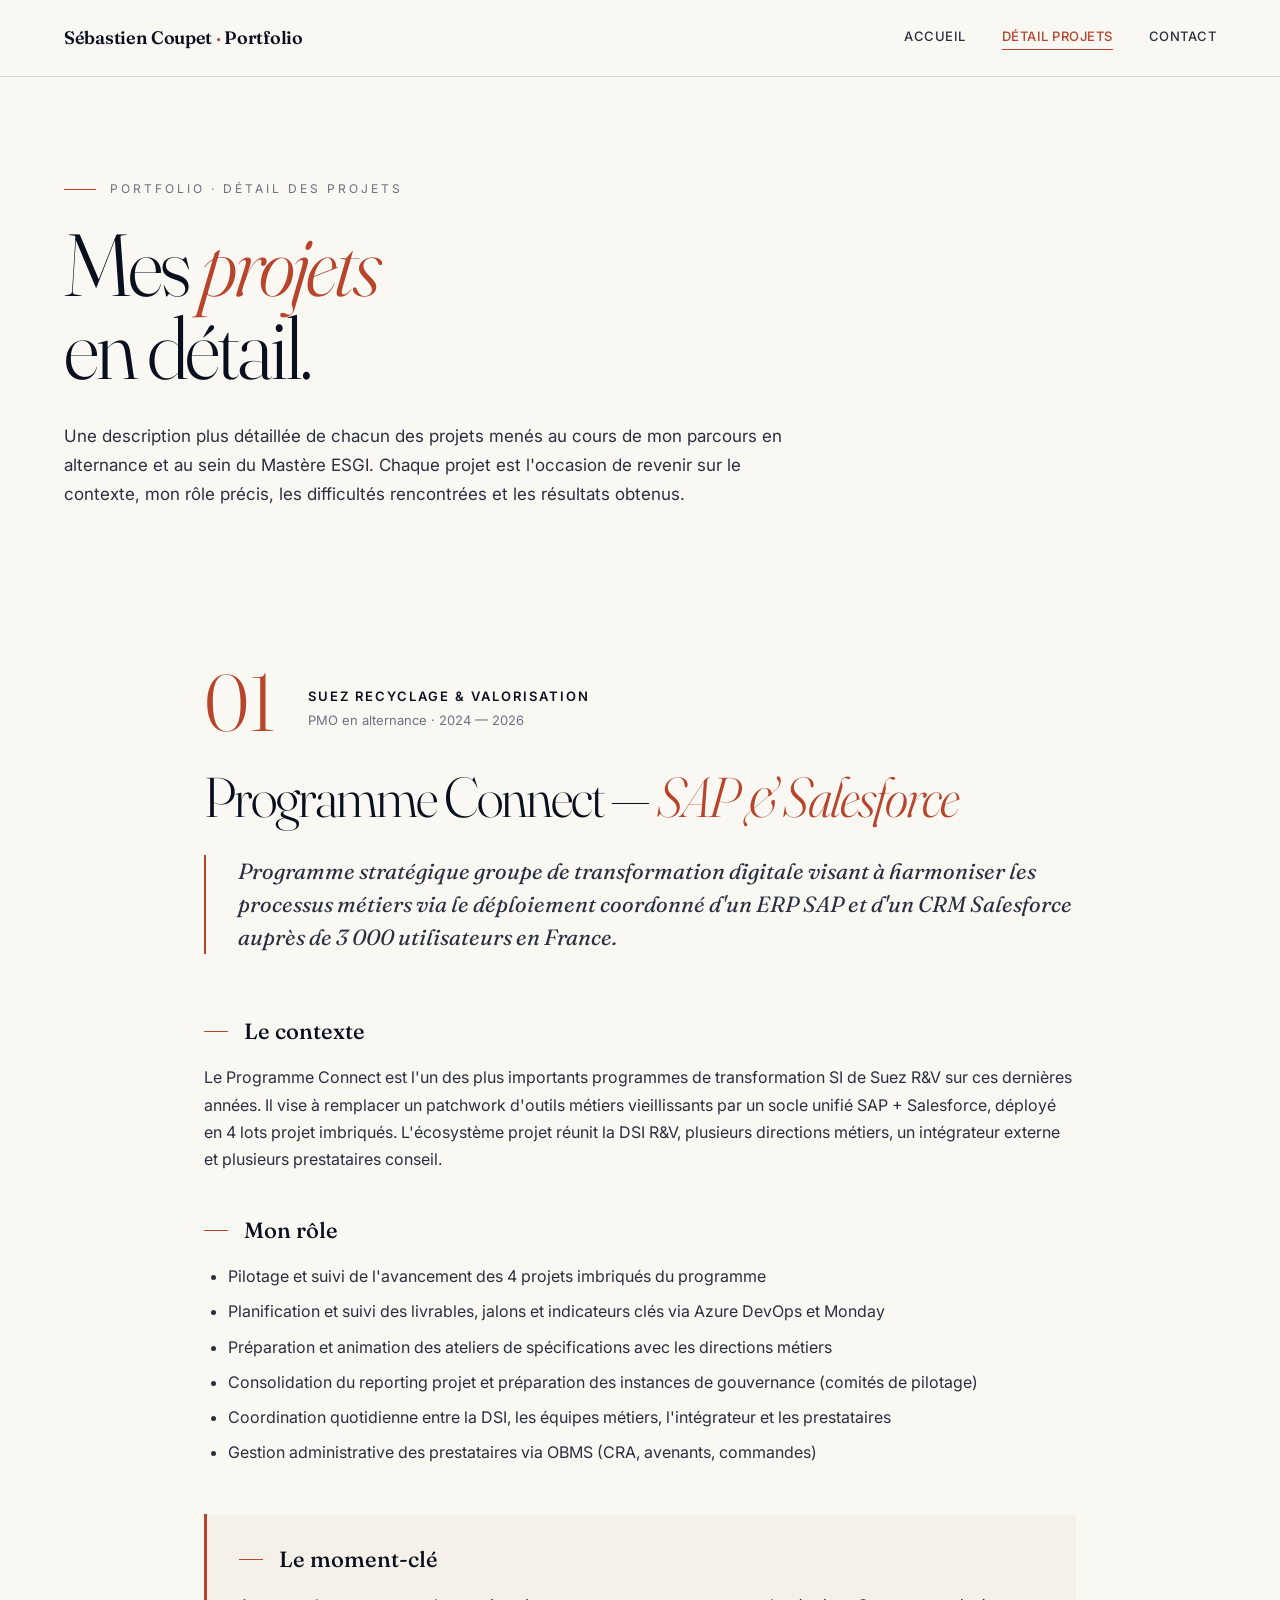
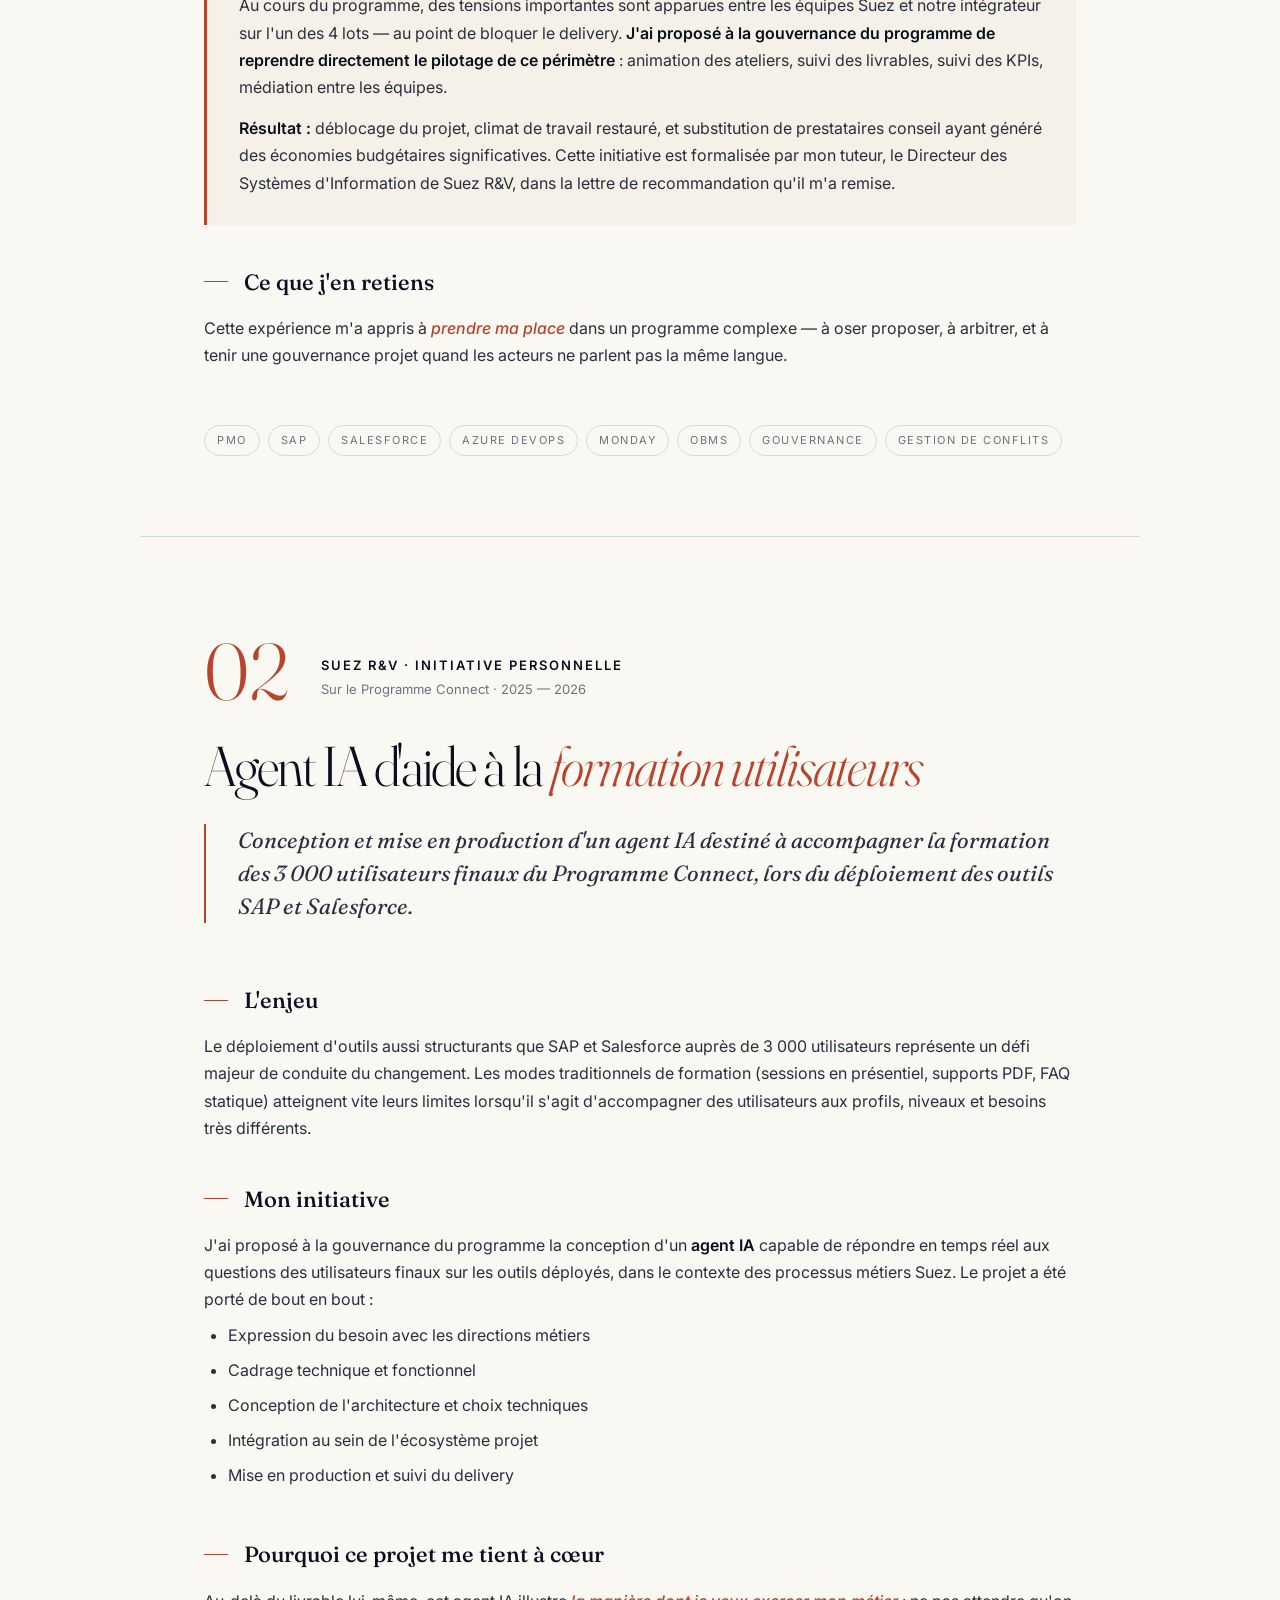
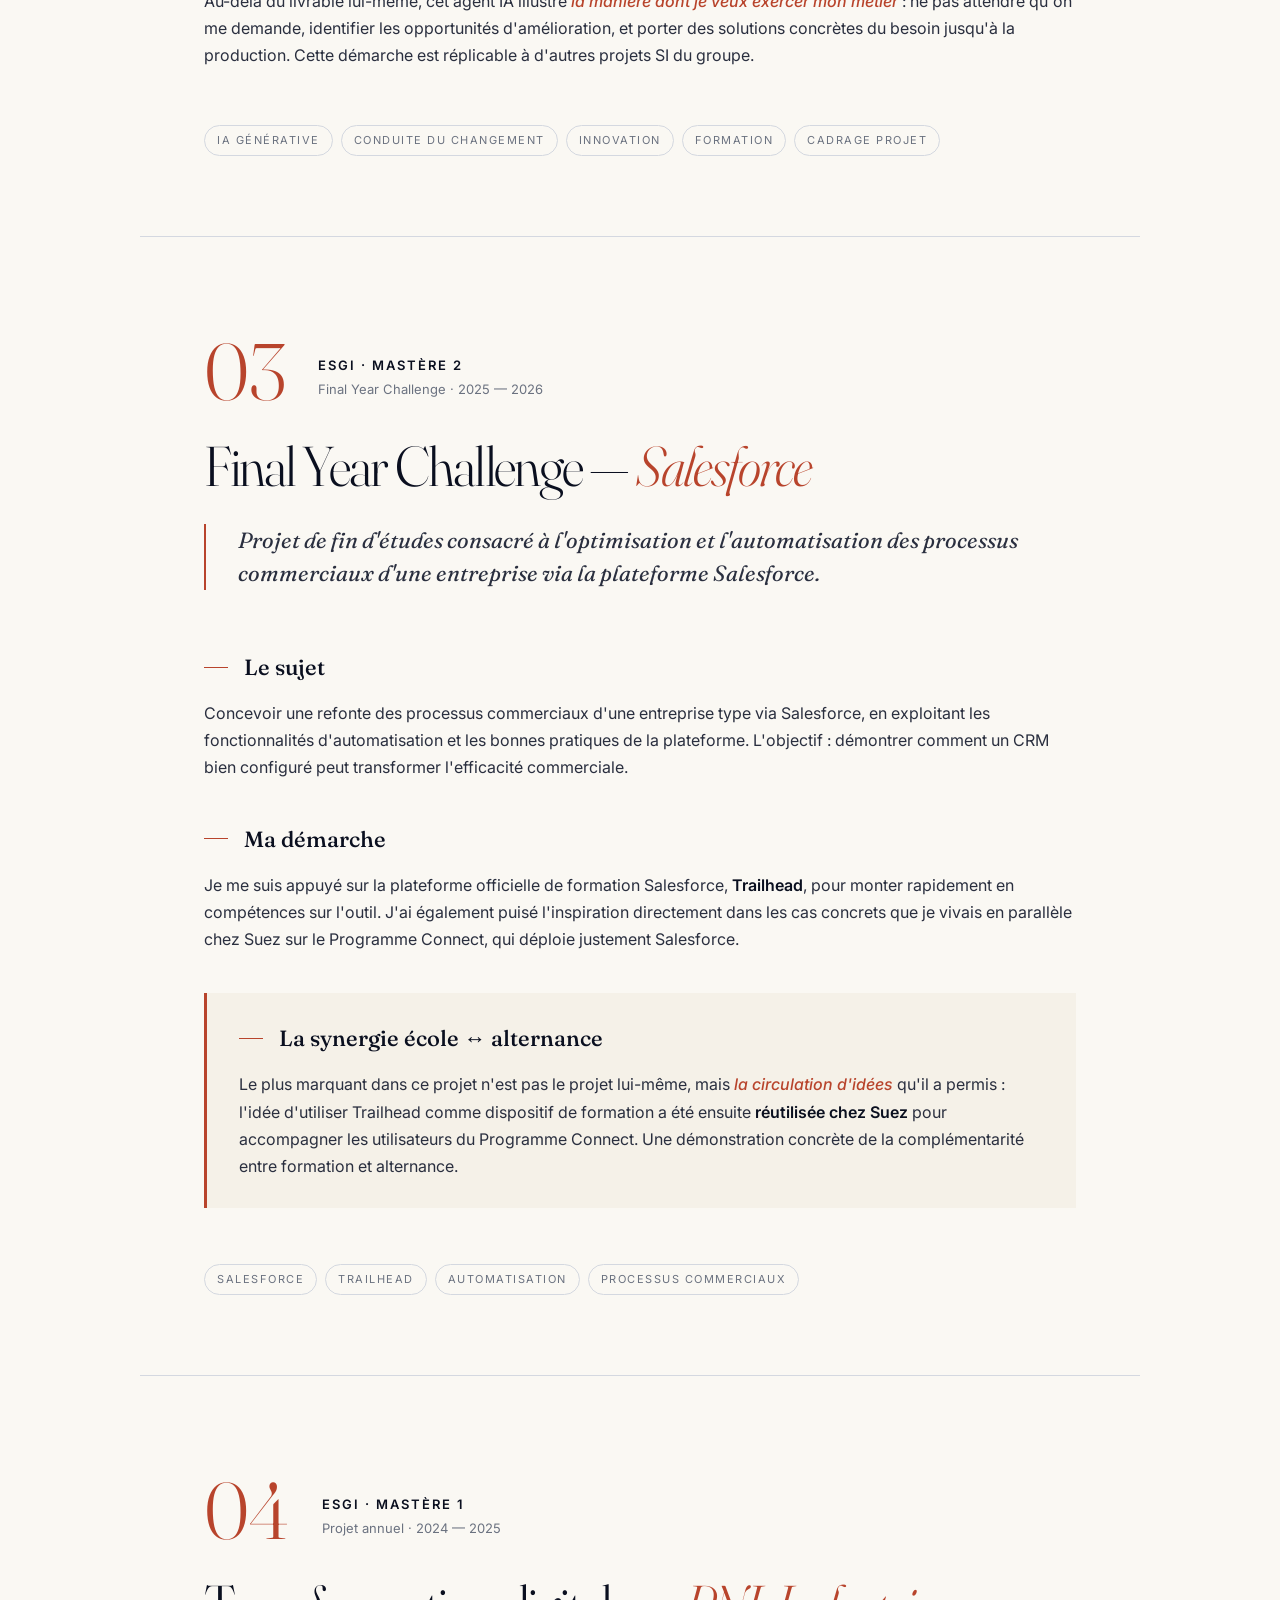
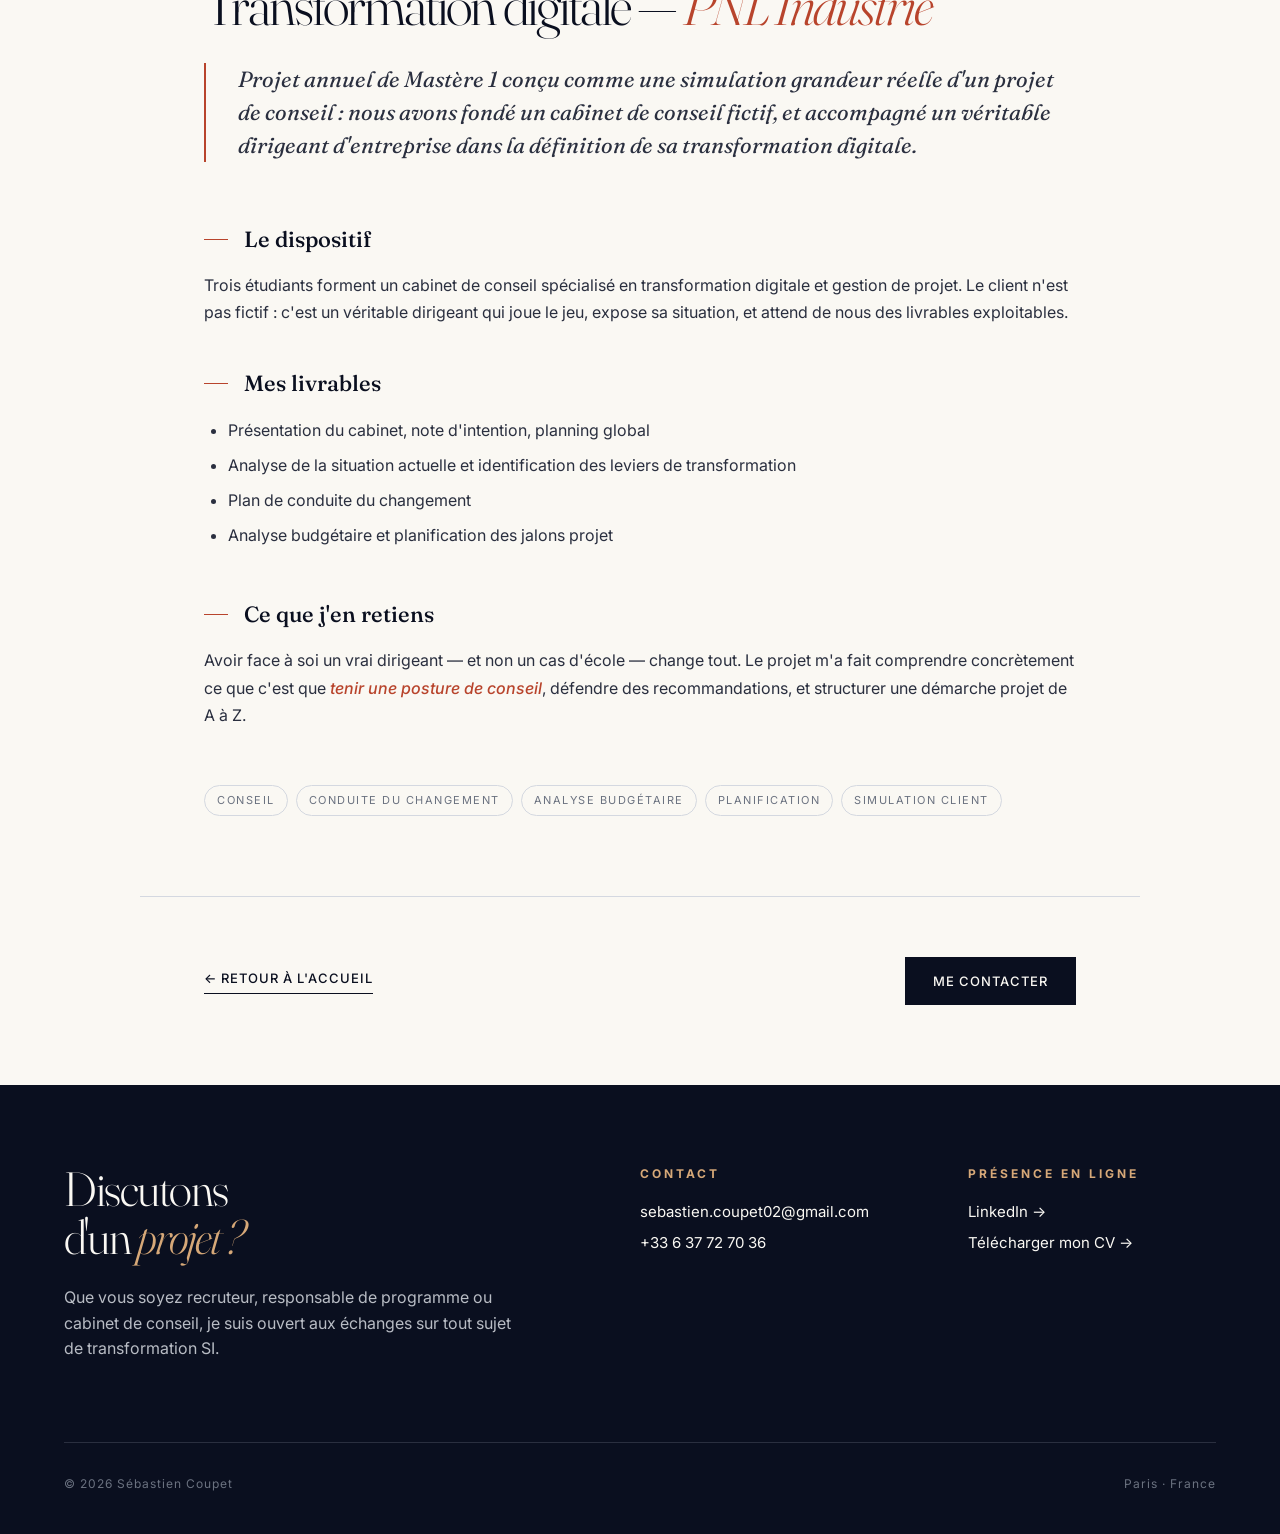
==== projets.html @ aba19779 "Add files via upload" ====
<!DOCTYPE html>
<html lang="fr">
<head>
<meta charset="UTF-8">
<meta name="viewport" content="width=device-width, initial-scale=1.0">
<title>Projets · Sébastien Coupet</title>
<meta name="description" content="Détail des projets de pilotage SI menés par Sébastien Coupet — Programme Connect, agent IA, projets école ESGI.">
<link rel="preconnect" href="https://fonts.googleapis.com">
<link rel="preconnect" href="https://fonts.gstatic.com" crossorigin>
<link href="https://fonts.googleapis.com/css2?family=Fraunces:opsz,wght@9..144,300;9..144,400;9..144,500;9..144,600;9..144,700&family=Inter:wght@300;400;500;600&display=swap" rel="stylesheet">
<link rel="stylesheet" href="styles.css">
</head>
<body>

<nav>
  <a href="index.html" class="logo">Sébastien Coupet <span>·</span> Portfolio</a>
  <div class="nav-links">
    <a href="index.html">Accueil</a>
    <a href="projets.html" class="active">Détail projets</a>
    <a href="index.html#contact">Contact</a>
  </div>
</nav>

<header class="page-header">
  <div class="hero-meta">Portfolio · Détail des projets</div>
  <h1 class="display">Mes <em>projets</em><br>en détail.</h1>
  <p class="page-intro">Une description plus détaillée de chacun des projets menés au cours de mon parcours en alternance et au sein du Mastère ESGI. Chaque projet est l'occasion de revenir sur le contexte, mon rôle précis, les difficultés rencontrées et les résultats obtenus.</p>
</header>

<!-- ========== PROJET 1 : CONNECT ========== -->
<article class="project-detail" id="connect">
  <div class="pd-header">
    <div class="pd-num display">01</div>
    <div class="pd-meta">
      <div class="pd-client">Suez Recyclage & Valorisation</div>
      <div class="pd-role">PMO en alternance · 2024 — 2026</div>
    </div>
  </div>

  <h2 class="display">Programme Connect — <em>SAP & Salesforce</em></h2>
  <p class="pd-lede">Programme stratégique groupe de transformation digitale visant à harmoniser les processus métiers via le déploiement coordonné d'un ERP SAP et d'un CRM Salesforce auprès de 3 000 utilisateurs en France.</p>

  <div class="pd-content">
    <div class="pd-block">
      <h3>Le contexte</h3>
      <p>Le Programme Connect est l'un des plus importants programmes de transformation SI de Suez R&V sur ces dernières années. Il vise à remplacer un patchwork d'outils métiers vieillissants par un socle unifié SAP + Salesforce, déployé en 4 lots projet imbriqués. L'écosystème projet réunit la DSI R&V, plusieurs directions métiers, un intégrateur externe et plusieurs prestataires conseil.</p>
    </div>

    <div class="pd-block">
      <h3>Mon rôle</h3>
      <ul>
        <li>Pilotage et suivi de l'avancement des 4 projets imbriqués du programme</li>
        <li>Planification et suivi des livrables, jalons et indicateurs clés via Azure DevOps et Monday</li>
        <li>Préparation et animation des ateliers de spécifications avec les directions métiers</li>
        <li>Consolidation du reporting projet et préparation des instances de gouvernance (comités de pilotage)</li>
        <li>Coordination quotidienne entre la DSI, les équipes métiers, l'intégrateur et les prestataires</li>
        <li>Gestion administrative des prestataires via OBMS (CRA, avenants, commandes)</li>
      </ul>
    </div>

    <div class="pd-block highlight">
      <h3>Le moment-clé</h3>
      <p>Au cours du programme, des tensions importantes sont apparues entre les équipes Suez et notre intégrateur sur l'un des 4 lots — au point de bloquer le delivery. <strong>J'ai proposé à la gouvernance du programme de reprendre directement le pilotage de ce périmètre</strong> : animation des ateliers, suivi des livrables, suivi des KPIs, médiation entre les équipes.</p>
      <p><strong>Résultat :</strong> déblocage du projet, climat de travail restauré, et substitution de prestataires conseil ayant généré des économies budgétaires significatives. Cette initiative est formalisée par mon tuteur, le Directeur des Systèmes d'Information de Suez R&V, dans la lettre de recommandation qu'il m'a remise.</p>
    </div>

    <div class="pd-block">
      <h3>Ce que j'en retiens</h3>
      <p>Cette expérience m'a appris à <em>prendre ma place</em> dans un programme complexe — à oser proposer, à arbitrer, et à tenir une gouvernance projet quand les acteurs ne parlent pas la même langue.</p>
    </div>
  </div>

  <div class="pd-tags">
    <span class="tag">PMO</span>
    <span class="tag">SAP</span>
    <span class="tag">Salesforce</span>
    <span class="tag">Azure DevOps</span>
    <span class="tag">Monday</span>
    <span class="tag">OBMS</span>
    <span class="tag">Gouvernance</span>
    <span class="tag">Gestion de conflits</span>
  </div>
</article>

<!-- ========== PROJET 2 : AGENT IA ========== -->
<article class="project-detail" id="agent-ia">
  <div class="pd-header">
    <div class="pd-num display">02</div>
    <div class="pd-meta">
      <div class="pd-client">Suez R&V · Initiative personnelle</div>
      <div class="pd-role">Sur le Programme Connect · 2025 — 2026</div>
    </div>
  </div>

  <h2 class="display">Agent IA d'aide à la <em>formation utilisateurs</em></h2>
  <p class="pd-lede">Conception et mise en production d'un agent IA destiné à accompagner la formation des 3 000 utilisateurs finaux du Programme Connect, lors du déploiement des outils SAP et Salesforce.</p>

  <div class="pd-content">
    <div class="pd-block">
      <h3>L'enjeu</h3>
      <p>Le déploiement d'outils aussi structurants que SAP et Salesforce auprès de 3 000 utilisateurs représente un défi majeur de conduite du changement. Les modes traditionnels de formation (sessions en présentiel, supports PDF, FAQ statique) atteignent vite leurs limites lorsqu'il s'agit d'accompagner des utilisateurs aux profils, niveaux et besoins très différents.</p>
    </div>

    <div class="pd-block">
      <h3>Mon initiative</h3>
      <p>J'ai proposé à la gouvernance du programme la conception d'un <strong>agent IA</strong> capable de répondre en temps réel aux questions des utilisateurs finaux sur les outils déployés, dans le contexte des processus métiers Suez. Le projet a été porté de bout en bout :</p>
      <ul>
        <li>Expression du besoin avec les directions métiers</li>
        <li>Cadrage technique et fonctionnel</li>
        <li>Conception de l'architecture et choix techniques</li>
        <li>Intégration au sein de l'écosystème projet</li>
        <li>Mise en production et suivi du delivery</li>
      </ul>
    </div>

    <div class="pd-block">
      <h3>Pourquoi ce projet me tient à cœur</h3>
      <p>Au-delà du livrable lui-même, cet agent IA illustre <em>la manière dont je veux exercer mon métier</em> : ne pas attendre qu'on me demande, identifier les opportunités d'amélioration, et porter des solutions concrètes du besoin jusqu'à la production. Cette démarche est réplicable à d'autres projets SI du groupe.</p>
    </div>
  </div>

  <div class="pd-tags">
    <span class="tag">IA générative</span>
    <span class="tag">Conduite du changement</span>
    <span class="tag">Innovation</span>
    <span class="tag">Formation</span>
    <span class="tag">Cadrage projet</span>
  </div>
</article>

<!-- ========== PROJET 3 : FYC ========== -->
<article class="project-detail" id="fyc">
  <div class="pd-header">
    <div class="pd-num display">03</div>
    <div class="pd-meta">
      <div class="pd-client">ESGI · Mastère 2</div>
      <div class="pd-role">Final Year Challenge · 2025 — 2026</div>
    </div>
  </div>

  <h2 class="display">Final Year Challenge — <em>Salesforce</em></h2>
  <p class="pd-lede">Projet de fin d'études consacré à l'optimisation et l'automatisation des processus commerciaux d'une entreprise via la plateforme Salesforce.</p>

  <div class="pd-content">
    <div class="pd-block">
      <h3>Le sujet</h3>
      <p>Concevoir une refonte des processus commerciaux d'une entreprise type via Salesforce, en exploitant les fonctionnalités d'automatisation et les bonnes pratiques de la plateforme. L'objectif : démontrer comment un CRM bien configuré peut transformer l'efficacité commerciale.</p>
    </div>

    <div class="pd-block">
      <h3>Ma démarche</h3>
      <p>Je me suis appuyé sur la plateforme officielle de formation Salesforce, <strong>Trailhead</strong>, pour monter rapidement en compétences sur l'outil. J'ai également puisé l'inspiration directement dans les cas concrets que je vivais en parallèle chez Suez sur le Programme Connect, qui déploie justement Salesforce.</p>
    </div>

    <div class="pd-block highlight">
      <h3>La synergie école ↔ alternance</h3>
      <p>Le plus marquant dans ce projet n'est pas le projet lui-même, mais <em>la circulation d'idées</em> qu'il a permis : l'idée d'utiliser Trailhead comme dispositif de formation a été ensuite <strong>réutilisée chez Suez</strong> pour accompagner les utilisateurs du Programme Connect. Une démonstration concrète de la complémentarité entre formation et alternance.</p>
    </div>
  </div>

  <div class="pd-tags">
    <span class="tag">Salesforce</span>
    <span class="tag">Trailhead</span>
    <span class="tag">Automatisation</span>
    <span class="tag">Processus commerciaux</span>
  </div>
</article>

<!-- ========== PROJET 4 : PNL ========== -->
<article class="project-detail" id="pnl">
  <div class="pd-header">
    <div class="pd-num display">04</div>
    <div class="pd-meta">
      <div class="pd-client">ESGI · Mastère 1</div>
      <div class="pd-role">Projet annuel · 2024 — 2025</div>
    </div>
  </div>

  <h2 class="display">Transformation digitale — <em>PNL Industrie</em></h2>
  <p class="pd-lede">Projet annuel de Mastère 1 conçu comme une simulation grandeur réelle d'un projet de conseil : nous avons fondé un cabinet de conseil fictif, et accompagné un véritable dirigeant d'entreprise dans la définition de sa transformation digitale.</p>

  <div class="pd-content">
    <div class="pd-block">
      <h3>Le dispositif</h3>
      <p>Trois étudiants forment un cabinet de conseil spécialisé en transformation digitale et gestion de projet. Le client n'est pas fictif : c'est un véritable dirigeant qui joue le jeu, expose sa situation, et attend de nous des livrables exploitables.</p>
    </div>

    <div class="pd-block">
      <h3>Mes livrables</h3>
      <ul>
        <li>Présentation du cabinet, note d'intention, planning global</li>
        <li>Analyse de la situation actuelle et identification des leviers de transformation</li>
        <li>Plan de conduite du changement</li>
        <li>Analyse budgétaire et planification des jalons projet</li>
      </ul>
    </div>

    <div class="pd-block">
      <h3>Ce que j'en retiens</h3>
      <p>Avoir face à soi un vrai dirigeant — et non un cas d'école — change tout. Le projet m'a fait comprendre concrètement ce que c'est que <em>tenir une posture de conseil</em>, défendre des recommandations, et structurer une démarche projet de A à Z.</p>
    </div>
  </div>

  <div class="pd-tags">
    <span class="tag">Conseil</span>
    <span class="tag">Conduite du changement</span>
    <span class="tag">Analyse budgétaire</span>
    <span class="tag">Planification</span>
    <span class="tag">Simulation client</span>
  </div>
</article>

<!-- ========== CTA FINAL ========== -->
<section class="back-cta">
  <a href="index.html" class="cta-secondary">← Retour à l'accueil</a>
  <a href="index.html#contact" class="cta">Me contacter</a>
</section>

<footer>
  <div class="footer-inner">
    <div>
      <h4 class="display">Discutons<br>d'un <em>projet ?</em></h4>
      <p>Que vous soyez recruteur, responsable de programme ou cabinet de conseil, je suis ouvert aux échanges sur tout sujet de transformation SI.</p>
    </div>
    <div class="foot-col">
      <h5>Contact</h5>
      <a href="mailto:sebastien.coupet02@gmail.com">sebastien.coupet02@gmail.com</a>
      <a href="tel:+33637727036">+33 6 37 72 70 36</a>
    </div>
    <div class="foot-col">
      <h5>Présence en ligne</h5>
      <a href="https://www.linkedin.com/in/sébastien-coupet-8109371b6" target="_blank">LinkedIn →</a>
      <a href="cv-sebastien-coupet.pdf" download>Télécharger mon CV →</a>
    </div>
  </div>
  <div class="copyright">
    <span>© 2026 Sébastien Coupet</span>
    <span>Paris · France</span>
  </div>
</footer>

</body>
</html>
---- styles.css ----
:root {
  --ink: #0A0F1F;
  --ink-soft: #2A2F3F;
  --muted: #6B7280;
  --line: #D4D8E0;
  --paper: #FAF8F3;
  --paper-warm: #F5F1E8;
  --accent: #B8442C;  /* Terracotta — signature consulting */
  --green: #2D4A2B;
}
* { margin: 0; padding: 0; box-sizing: border-box; }
html { scroll-behavior: smooth; }
body {
  background: var(--paper);
  color: var(--ink);
  font-family: 'Inter', sans-serif;
  line-height: 1.55;
  font-weight: 400;
  -webkit-font-smoothing: antialiased;
}
.display { font-family: 'Fraunces', Georgia, serif; font-variation-settings: "opsz" 144; }

/* ===== NAVIGATION ===== */
nav {
  position: fixed; top: 0; left: 0; right: 0;
  padding: 24px 64px;
  display: flex; justify-content: space-between; align-items: center;
  background: rgba(250, 248, 243, 0.92);
  backdrop-filter: blur(20px);
  border-bottom: 1px solid var(--line);
  z-index: 100;
}
.logo {
  font-family: 'Fraunces', serif; font-weight: 600; font-size: 18px;
  letter-spacing: -0.3px; text-decoration: none; color: var(--ink);
}
.logo span { color: var(--accent); }
.nav-links { display: flex; gap: 36px; }
.nav-links a {
  color: var(--ink-soft); text-decoration: none; font-size: 13px; font-weight: 500;
  letter-spacing: 0.5px; text-transform: uppercase;
  transition: color .2s;
  border-bottom: 1px solid transparent; padding-bottom: 2px;
}
.nav-links a:hover, .nav-links a.active { color: var(--accent); border-bottom-color: var(--accent); }

/* ===== HERO HOME ===== */
.hero {
  padding: 200px 64px 100px;
  max-width: 1400px;
  margin: 0 auto;
  display: grid;
  grid-template-columns: 1fr 1fr;
  gap: 80px;
  align-items: end;
}
.hero-meta {
  font-size: 12px; letter-spacing: 3px; text-transform: uppercase;
  color: var(--muted); margin-bottom: 24px;
  display: flex; align-items: center; gap: 14px;
}
.hero-meta::before {
  content: ""; width: 32px; height: 1px; background: var(--accent);
}
.hero h1 {
  font-family: 'Fraunces', serif;
  font-weight: 300;
  font-size: 88px;
  line-height: 0.95;
  letter-spacing: -3px;
  color: var(--ink);
  font-variation-settings: "opsz" 144;
}
.hero h1 em {
  font-style: italic; font-weight: 400; color: var(--accent);
  font-variation-settings: "opsz" 144;
}
.hero-right { padding-bottom: 8px; }
.hero-right p {
  font-size: 17px; line-height: 1.65; color: var(--ink-soft);
  max-width: 460px; margin-bottom: 36px;
}
.hero-right p strong { color: var(--ink); font-weight: 600; }
.cta-row { display: flex; gap: 24px; align-items: center; flex-wrap: wrap; }
.cta {
  background: var(--ink); color: var(--paper);
  padding: 14px 28px; text-decoration: none;
  font-size: 13px; font-weight: 500;
  letter-spacing: 1px; text-transform: uppercase;
  transition: background .2s;
}
.cta:hover { background: var(--accent); }
.cta-secondary {
  color: var(--ink); text-decoration: none;
  font-size: 13px; font-weight: 500;
  letter-spacing: 1px; text-transform: uppercase;
  border-bottom: 1px solid var(--ink);
  padding-bottom: 4px;
  transition: color .2s, border-color .2s;
}
.cta-secondary:hover { color: var(--accent); border-bottom-color: var(--accent); }

/* ===== PAGE HEADER (projets.html) ===== */
.page-header {
  max-width: 1400px;
  margin: 0 auto;
  padding: 180px 64px 60px;
}
.page-header h1 {
  font-family: 'Fraunces', serif;
  font-weight: 300; font-size: 88px; line-height: 0.95;
  letter-spacing: -3px; margin-bottom: 32px;
}
.page-header h1 em { font-style: italic; color: var(--accent); }
.page-intro {
  font-size: 17px; line-height: 1.7; color: var(--ink-soft);
  max-width: 720px;
}

/* ===== STATS BAR ===== */
.rule-section {
  max-width: 1400px;
  margin: 0 auto;
  padding: 32px 64px;
  display: grid;
  grid-template-columns: 1fr 1fr 1fr 1fr;
  gap: 40px;
  border-top: 1px solid var(--line);
  border-bottom: 1px solid var(--line);
}
.rule-item .num {
  font-family: 'Fraunces', serif; font-size: 32px; font-weight: 300;
  color: var(--accent); margin-bottom: 6px;
}
.rule-item .label {
  font-size: 12px; letter-spacing: 2px; text-transform: uppercase; color: var(--muted);
}

/* ===== WORK SECTION (home) ===== */
section.work {
  max-width: 1400px;
  margin: 0 auto;
  padding: 120px 64px;
}
.section-head {
  margin-bottom: 80px;
  display: grid;
  grid-template-columns: 1fr 2fr;
  gap: 80px; align-items: end;
}
.section-tag {
  font-size: 12px; letter-spacing: 3px; text-transform: uppercase; color: var(--muted);
  margin-bottom: 24px;
  display: flex; align-items: center; gap: 14px;
}
.section-tag::before { content: ""; width: 32px; height: 1px; background: var(--accent); }
.section-head h2 {
  font-family: 'Fraunces', serif; font-weight: 300; font-size: 56px; line-height: 1;
  letter-spacing: -2px;
}
.section-head h2 em { font-style: italic; color: var(--accent); }
.section-head p {
  font-size: 16px; color: var(--ink-soft); line-height: 1.7;
  max-width: 540px;
}

/* ===== PROJECT TILES (home) ===== */
.project {
  display: grid;
  grid-template-columns: 1fr 2fr;
  gap: 80px;
  padding: 56px 0;
  border-top: 1px solid var(--line);
  align-items: start;
  text-decoration: none;
  color: inherit;
  transition: padding-left .3s;
}
.project:hover { padding-left: 12px; }
.project:last-of-type { border-bottom: 1px solid var(--line); }
.project-left .pnum {
  font-family: 'Fraunces', serif; font-size: 24px; font-weight: 300;
  color: var(--accent); margin-bottom: 12px;
}
.project-left .pclient {
  font-size: 12px; letter-spacing: 2px; text-transform: uppercase; color: var(--muted);
  margin-bottom: 8px;
}
.project-left .pyear { font-size: 14px; color: var(--ink-soft); }
.project-right h3 {
  font-family: 'Fraunces', serif; font-weight: 400; font-size: 36px; line-height: 1.15;
  letter-spacing: -1px; margin-bottom: 20px;
}
.project-right h3 em { font-style: italic; color: var(--accent); }
.project-right .pdesc {
  font-size: 16px; color: var(--ink-soft); line-height: 1.7; margin-bottom: 24px;
}
.project-tags { display: flex; gap: 8px; flex-wrap: wrap; margin-bottom: 20px; }
.tag {
  font-size: 11px; letter-spacing: 1.5px; text-transform: uppercase;
  color: var(--muted); padding: 6px 12px;
  border: 1px solid var(--line); border-radius: 100px;
}
.see-more {
  font-size: 13px; font-weight: 600; letter-spacing: 1px; text-transform: uppercase;
  color: var(--accent);
  transition: transform .2s;
  display: inline-block;
}
.project:hover .see-more { transform: translateX(6px); }

/* ===== PROJECT DETAIL PAGE ===== */
.project-detail {
  max-width: 1000px;
  margin: 0 auto;
  padding: 100px 64px 80px;
  border-bottom: 1px solid var(--line);
  scroll-margin-top: 120px;
}
.pd-header {
  display: flex; gap: 32px; align-items: flex-end;
  margin-bottom: 32px;
}
.pd-num {
  font-family: 'Fraunces', serif; font-weight: 300; font-size: 80px;
  color: var(--accent); line-height: 0.85;
}
.pd-meta { padding-bottom: 6px; }
.pd-client {
  font-size: 13px; letter-spacing: 2px; text-transform: uppercase;
  color: var(--ink); font-weight: 600;
}
.pd-role {
  font-size: 13px; color: var(--muted); margin-top: 4px;
}
.project-detail h2 {
  font-family: 'Fraunces', serif; font-weight: 300;
  font-size: 56px; line-height: 1.05; letter-spacing: -2px;
  margin-bottom: 28px;
}
.project-detail h2 em { font-style: italic; color: var(--accent); }
.pd-lede {
  font-family: 'Fraunces', serif; font-weight: 400; font-style: italic;
  font-size: 22px; line-height: 1.5; color: var(--ink-soft);
  padding-left: 32px; border-left: 2px solid var(--accent);
  margin-bottom: 60px;
}

.pd-content { display: flex; flex-direction: column; gap: 40px; }
.pd-block h3 {
  font-family: 'Fraunces', serif; font-weight: 500; font-size: 22px;
  color: var(--ink); margin-bottom: 16px;
  display: flex; align-items: center; gap: 16px;
}
.pd-block h3::before {
  content: ""; width: 24px; height: 1px; background: var(--accent);
}
.pd-block p, .pd-block ul {
  font-size: 16px; color: var(--ink-soft); line-height: 1.7;
}
.pd-block p strong { color: var(--ink); font-weight: 600; }
.pd-block p em { color: var(--accent); font-style: italic; font-weight: 500; }
.pd-block p + p { margin-top: 14px; }
.pd-block ul { padding-left: 24px; margin-top: 8px; }
.pd-block ul li { margin-bottom: 8px; }
.pd-block.highlight {
  background: var(--paper-warm);
  padding: 28px 32px;
  border-left: 3px solid var(--accent);
}
.pd-tags {
  margin-top: 56px;
  display: flex; gap: 8px; flex-wrap: wrap;
}

/* ===== BACK CTA (projets.html) ===== */
.back-cta {
  max-width: 1000px; margin: 0 auto;
  padding: 60px 64px 80px;
  display: flex; justify-content: space-between; align-items: center;
}

/* ===== FOOTER ===== */
footer {
  background: var(--ink); color: var(--paper);
  padding: 80px 64px 40px;
}
.footer-inner {
  max-width: 1400px; margin: 0 auto;
  display: grid; grid-template-columns: 2fr 1fr 1fr; gap: 80px;
}
footer h4 {
  font-family: 'Fraunces', serif; font-weight: 300; font-size: 48px;
  line-height: 1; letter-spacing: -1.5px; margin-bottom: 24px;
}
footer h4 em { font-style: italic; color: #D6A878; }
footer p { font-size: 16px; color: #B8BCC4; line-height: 1.6; max-width: 460px; }
.foot-col h5 {
  font-size: 12px; letter-spacing: 3px; text-transform: uppercase;
  color: #D6A878; margin-bottom: 16px;
}
.foot-col a {
  display: block; color: var(--paper); text-decoration: none;
  font-size: 15px; margin-bottom: 8px; transition: color .2s;
}
.foot-col a:hover { color: #D6A878; }
.copyright {
  max-width: 1400px; margin: 80px auto 0;
  padding-top: 32px; border-top: 1px solid #2A2F3F;
  display: flex; justify-content: space-between; font-size: 12px; color: #6B7280;
  letter-spacing: 1px;
}

/* ===== RESPONSIVE ===== */
@media (max-width: 980px) {
  nav { padding: 16px 24px; }
  .nav-links { gap: 18px; }
  .nav-links a { font-size: 11px; }
  .hero, .page-header, section.work { padding-left: 24px; padding-right: 24px; }
  .hero { grid-template-columns: 1fr; gap: 40px; padding-top: 140px; padding-bottom: 60px; }
  .hero h1 { font-size: 52px; letter-spacing: -1px; }
  .page-header h1 { font-size: 52px; }
  .rule-section { grid-template-columns: 1fr 1fr; padding: 24px; gap: 24px; }
  .section-head { grid-template-columns: 1fr; gap: 32px; }
  .section-head h2 { font-size: 40px; }
  .project { grid-template-columns: 1fr; gap: 24px; padding: 36px 0; }
  .project-right h3 { font-size: 26px; }
  .project-detail { padding: 60px 24px; }
  .pd-header { flex-direction: column; align-items: flex-start; gap: 12px; }
  .pd-num { font-size: 56px; }
  .project-detail h2 { font-size: 36px; }
  .pd-lede { font-size: 18px; padding-left: 20px; }
  .footer-inner { grid-template-columns: 1fr; gap: 40px; }
  footer h4 { font-size: 36px; }
  .copyright { flex-direction: column; gap: 12px; }
}
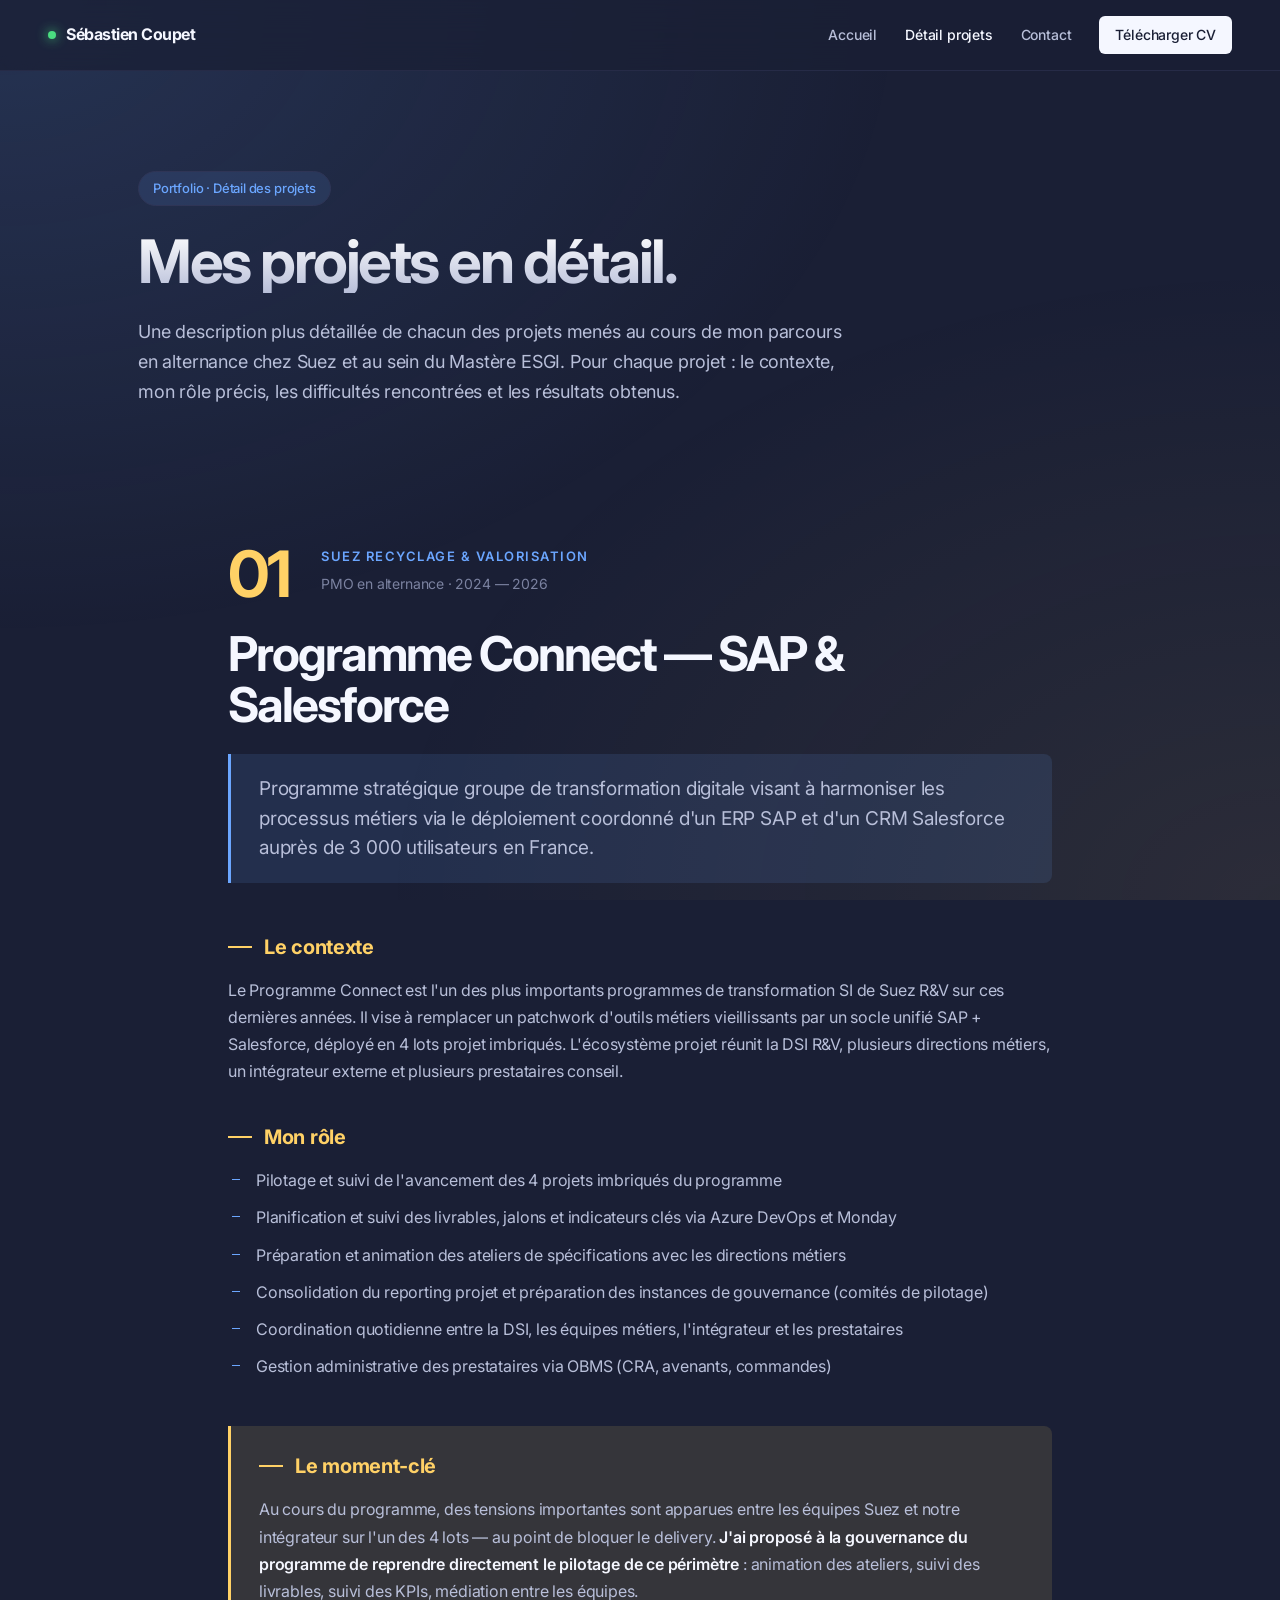
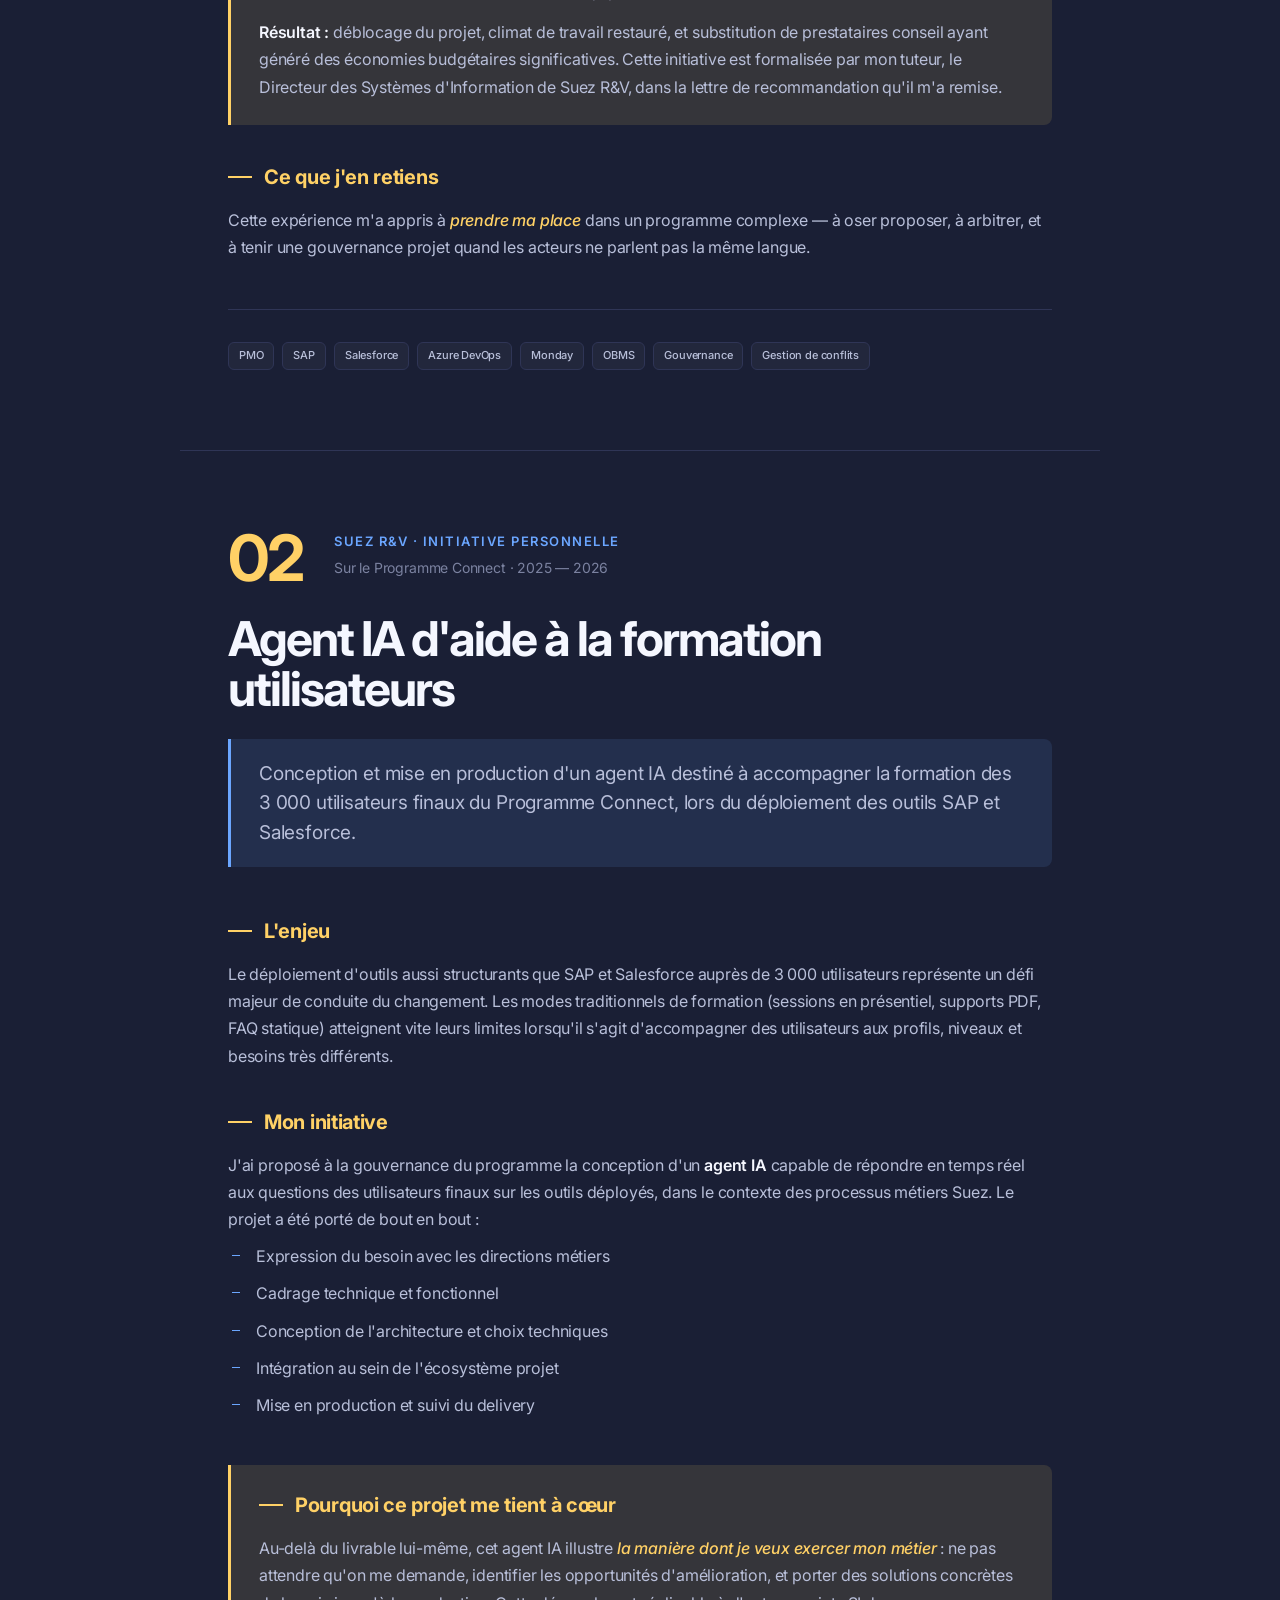
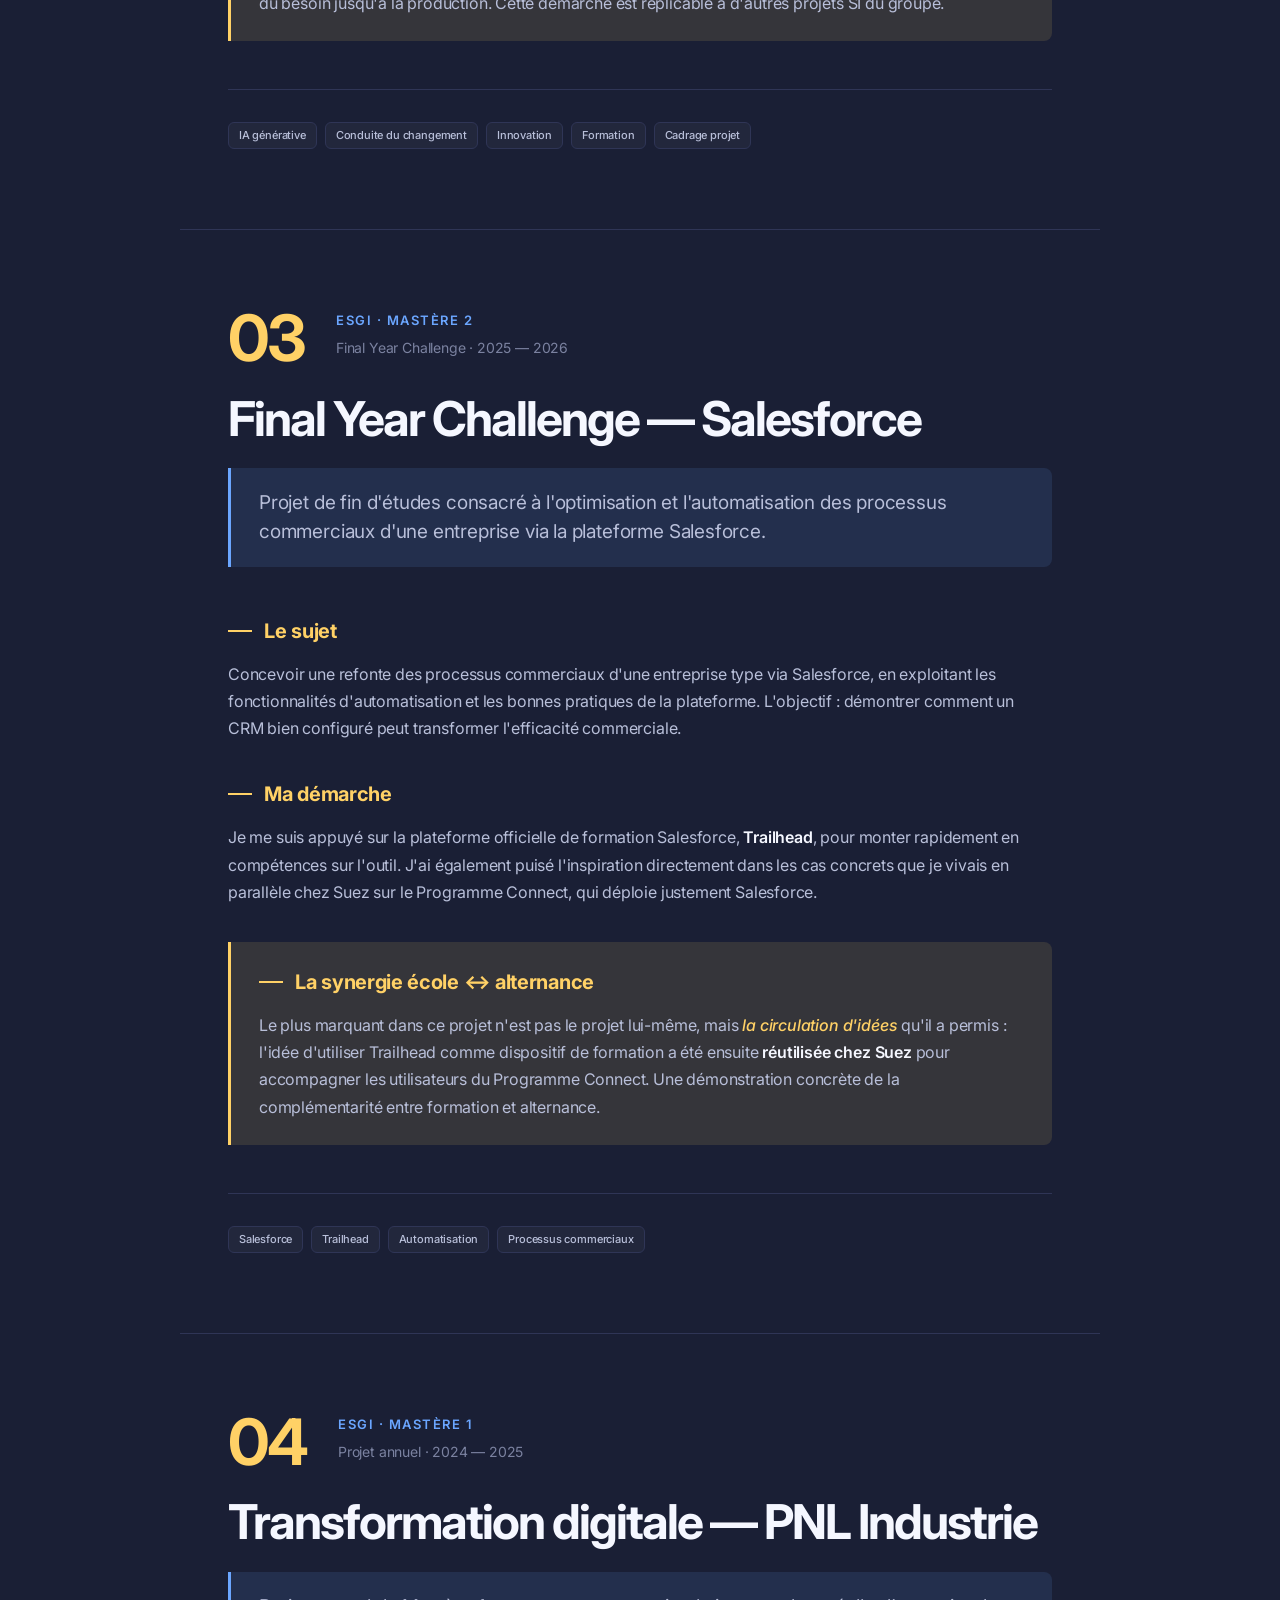
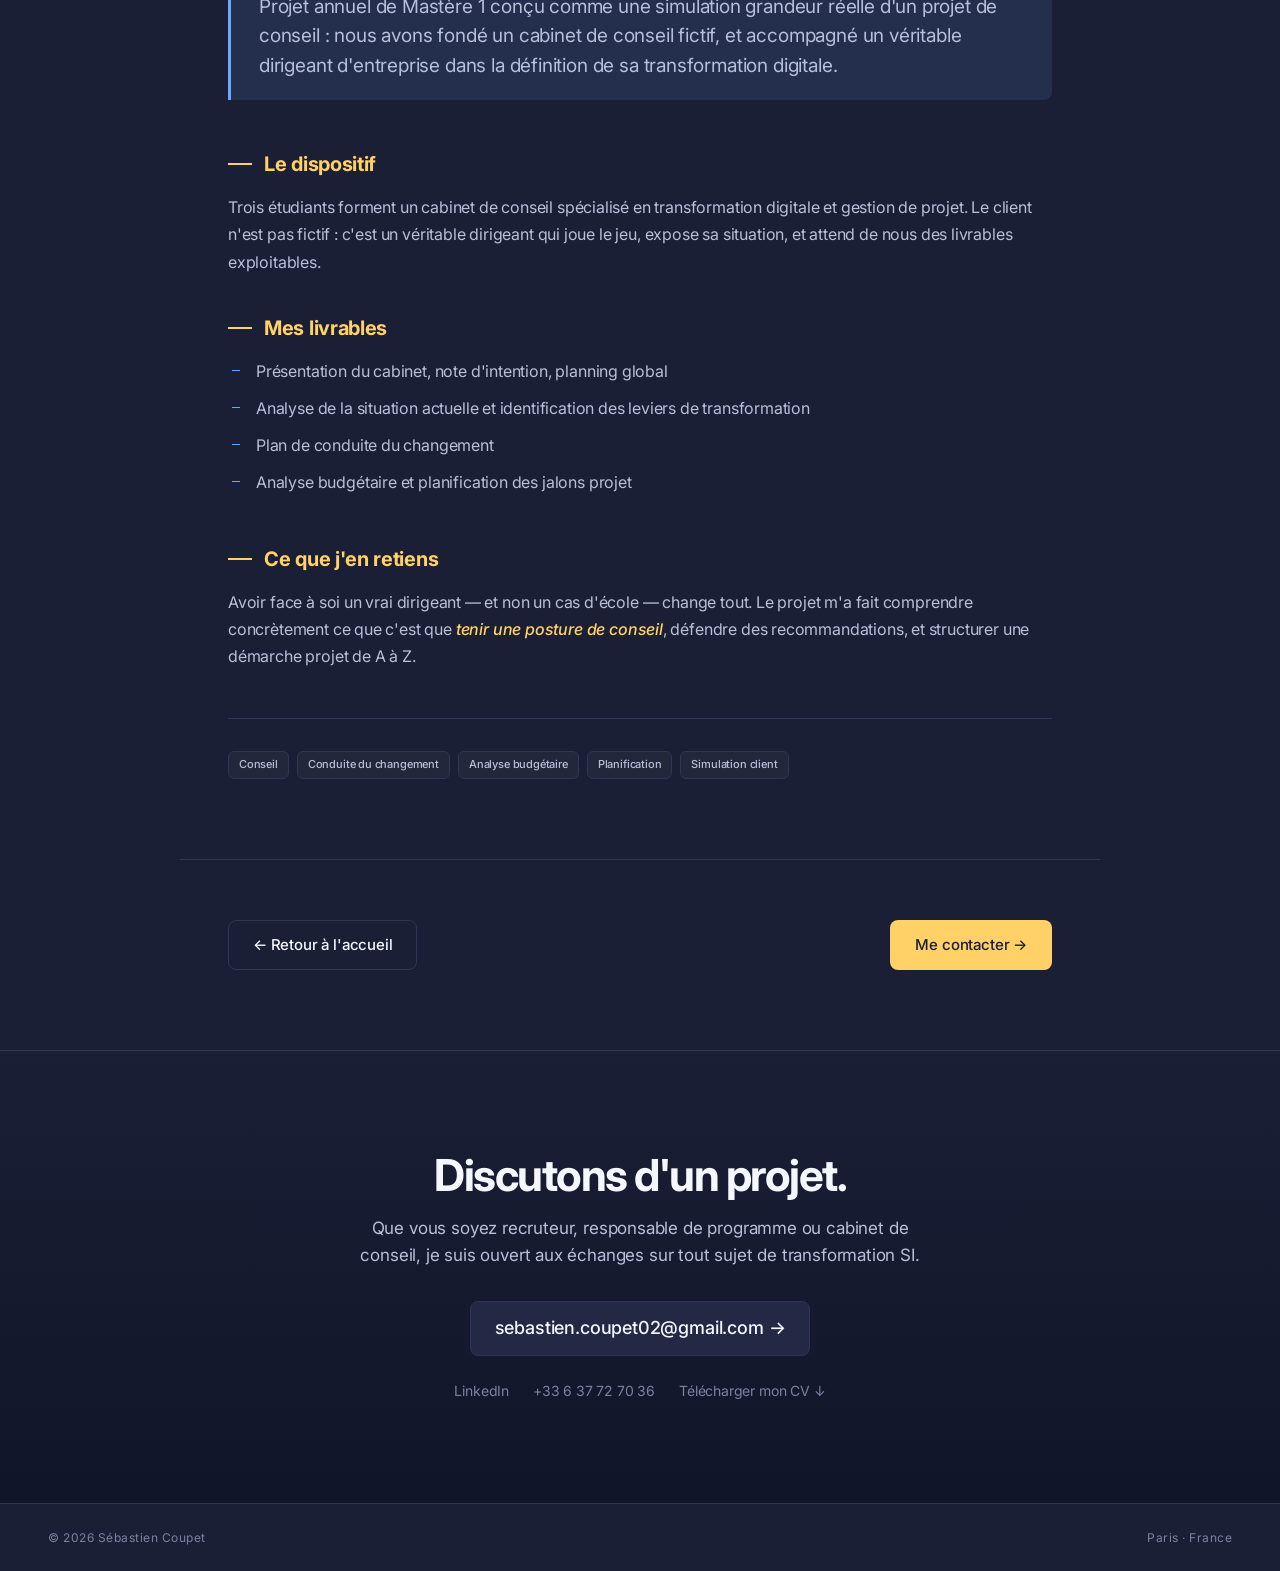
==== commit d9b228ab: "Add files via upload" ====
--- a/projets.html
+++ b/projets.html
@@ -7,37 +7,39 @@
 <meta name="description" content="Détail des projets de pilotage SI menés par Sébastien Coupet — Programme Connect, agent IA, projets école ESGI.">
 <link rel="preconnect" href="https://fonts.googleapis.com">
 <link rel="preconnect" href="https://fonts.gstatic.com" crossorigin>
-<link href="https://fonts.googleapis.com/css2?family=Fraunces:opsz,wght@9..144,300;9..144,400;9..144,500;9..144,600;9..144,700&family=Inter:wght@300;400;500;600&display=swap" rel="stylesheet">
+<link href="https://fonts.googleapis.com/css2?family=Inter:wght@300;400;500;600;700;800&display=swap" rel="stylesheet">
 <link rel="stylesheet" href="styles.css">
 </head>
 <body>
+<main>
 
 <nav>
-  <a href="index.html" class="logo">Sébastien Coupet <span>·</span> Portfolio</a>
+  <a href="index.html" class="logo"><span class="logo-dot"></span> Sébastien Coupet</a>
   <div class="nav-links">
     <a href="index.html">Accueil</a>
     <a href="projets.html" class="active">Détail projets</a>
     <a href="index.html#contact">Contact</a>
+    <a href="cv-sebastien-coupet.pdf" download class="btn-nav">Télécharger CV</a>
   </div>
 </nav>
 
 <header class="page-header">
-  <div class="hero-meta">Portfolio · Détail des projets</div>
-  <h1 class="display">Mes <em>projets</em><br>en détail.</h1>
-  <p class="page-intro">Une description plus détaillée de chacun des projets menés au cours de mon parcours en alternance et au sein du Mastère ESGI. Chaque projet est l'occasion de revenir sur le contexte, mon rôle précis, les difficultés rencontrées et les résultats obtenus.</p>
+  <div class="badge">Portfolio · Détail des projets</div>
+  <h1>Mes projets en détail.</h1>
+  <p class="page-intro">Une description plus détaillée de chacun des projets menés au cours de mon parcours en alternance chez Suez et au sein du Mastère ESGI. Pour chaque projet : le contexte, mon rôle précis, les difficultés rencontrées et les résultats obtenus.</p>
 </header>
 
 <!-- ========== PROJET 1 : CONNECT ========== -->
 <article class="project-detail" id="connect">
   <div class="pd-header">
-    <div class="pd-num display">01</div>
+    <div class="pd-num">01</div>
     <div class="pd-meta">
       <div class="pd-client">Suez Recyclage & Valorisation</div>
       <div class="pd-role">PMO en alternance · 2024 — 2026</div>
     </div>
   </div>
 
-  <h2 class="display">Programme Connect — <em>SAP & Salesforce</em></h2>
+  <h2>Programme Connect — SAP & Salesforce</h2>
   <p class="pd-lede">Programme stratégique groupe de transformation digitale visant à harmoniser les processus métiers via le déploiement coordonné d'un ERP SAP et d'un CRM Salesforce auprès de 3 000 utilisateurs en France.</p>
 
   <div class="pd-content">
@@ -85,14 +87,14 @@
 <!-- ========== PROJET 2 : AGENT IA ========== -->
 <article class="project-detail" id="agent-ia">
   <div class="pd-header">
-    <div class="pd-num display">02</div>
+    <div class="pd-num">02</div>
     <div class="pd-meta">
       <div class="pd-client">Suez R&V · Initiative personnelle</div>
       <div class="pd-role">Sur le Programme Connect · 2025 — 2026</div>
     </div>
   </div>
 
-  <h2 class="display">Agent IA d'aide à la <em>formation utilisateurs</em></h2>
+  <h2>Agent IA d'aide à la formation utilisateurs</h2>
   <p class="pd-lede">Conception et mise en production d'un agent IA destiné à accompagner la formation des 3 000 utilisateurs finaux du Programme Connect, lors du déploiement des outils SAP et Salesforce.</p>
 
   <div class="pd-content">
@@ -113,7 +115,7 @@
       </ul>
     </div>
 
-    <div class="pd-block">
+    <div class="pd-block highlight">
       <h3>Pourquoi ce projet me tient à cœur</h3>
       <p>Au-delà du livrable lui-même, cet agent IA illustre <em>la manière dont je veux exercer mon métier</em> : ne pas attendre qu'on me demande, identifier les opportunités d'amélioration, et porter des solutions concrètes du besoin jusqu'à la production. Cette démarche est réplicable à d'autres projets SI du groupe.</p>
     </div>
@@ -131,14 +133,14 @@
 <!-- ========== PROJET 3 : FYC ========== -->
 <article class="project-detail" id="fyc">
   <div class="pd-header">
-    <div class="pd-num display">03</div>
+    <div class="pd-num">03</div>
     <div class="pd-meta">
       <div class="pd-client">ESGI · Mastère 2</div>
       <div class="pd-role">Final Year Challenge · 2025 — 2026</div>
     </div>
   </div>
 
-  <h2 class="display">Final Year Challenge — <em>Salesforce</em></h2>
+  <h2>Final Year Challenge — Salesforce</h2>
   <p class="pd-lede">Projet de fin d'études consacré à l'optimisation et l'automatisation des processus commerciaux d'une entreprise via la plateforme Salesforce.</p>
 
   <div class="pd-content">
@@ -169,14 +171,14 @@
 <!-- ========== PROJET 4 : PNL ========== -->
 <article class="project-detail" id="pnl">
   <div class="pd-header">
-    <div class="pd-num display">04</div>
+    <div class="pd-num">04</div>
     <div class="pd-meta">
       <div class="pd-client">ESGI · Mastère 1</div>
       <div class="pd-role">Projet annuel · 2024 — 2025</div>
     </div>
   </div>
 
-  <h2 class="display">Transformation digitale — <em>PNL Industrie</em></h2>
+  <h2>Transformation digitale — PNL Industrie</h2>
   <p class="pd-lede">Projet annuel de Mastère 1 conçu comme une simulation grandeur réelle d'un projet de conseil : nous avons fondé un cabinet de conseil fictif, et accompagné un véritable dirigeant d'entreprise dans la définition de sa transformation digitale.</p>
 
   <div class="pd-content">
@@ -210,34 +212,27 @@
   </div>
 </article>
 
-<!-- ========== CTA FINAL ========== -->
 <section class="back-cta">
-  <a href="index.html" class="cta-secondary">← Retour à l'accueil</a>
-  <a href="index.html#contact" class="cta">Me contacter</a>
+  <a href="index.html" class="btn btn-secondary">← Retour à l'accueil</a>
+  <a href="index.html#contact" class="btn btn-primary">Me contacter →</a>
 </section>
 
-<footer>
-  <div class="footer-inner">
-    <div>
-      <h4 class="display">Discutons<br>d'un <em>projet ?</em></h4>
-      <p>Que vous soyez recruteur, responsable de programme ou cabinet de conseil, je suis ouvert aux échanges sur tout sujet de transformation SI.</p>
-    </div>
-    <div class="foot-col">
-      <h5>Contact</h5>
-      <a href="mailto:sebastien.coupet02@gmail.com">sebastien.coupet02@gmail.com</a>
-      <a href="tel:+33637727036">+33 6 37 72 70 36</a>
-    </div>
-    <div class="foot-col">
-      <h5>Présence en ligne</h5>
-      <a href="https://www.linkedin.com/in/sébastien-coupet-8109371b6" target="_blank">LinkedIn →</a>
-      <a href="cv-sebastien-coupet.pdf" download>Télécharger mon CV →</a>
-    </div>
-  </div>
-  <div class="copyright">
-    <span>© 2026 Sébastien Coupet</span>
-    <span>Paris · France</span>
-  </div>
+<section class="contact" id="contact">
+  <h2>Discutons d'un projet.</h2>
+  <p>Que vous soyez recruteur, responsable de programme ou cabinet de conseil, je suis ouvert aux échanges sur tout sujet de transformation SI.</p>
+  <a href="mailto:sebastien.coupet02@gmail.com" class="contact-mail">sebastien.coupet02@gmail.com →</a>
+  <div class="contact-links">
+    <a href="https://www.linkedin.com/in/sébastien-coupet-8109371b6" target="_blank">LinkedIn</a>
+    <a href="tel:+33637727036">+33 6 37 72 70 36</a>
+    <a href="cv-sebastien-coupet.pdf" download>Télécharger mon CV ↓</a>
+  </div>
+</section>
+
+<footer class="bottom">
+  <span>© 2026 Sébastien Coupet</span>
+  <span>Paris · France</span>
 </footer>
 
+</main>
 </body>
 </html>
--- a/styles.css
+++ b/styles.css
@@ -1,336 +1,369 @@
 :root {
-  --ink: #0A0F1F;
-  --ink-soft: #2A2F3F;
-  --muted: #6B7280;
-  --line: #D4D8E0;
-  --paper: #FAF8F3;
-  --paper-warm: #F5F1E8;
-  --accent: #B8442C;  /* Terracotta — signature consulting */
-  --green: #2D4A2B;
-}
+  --bg: #1A1F35;
+  --bg-card: #232845;
+  --bg-card-hover: #2A3056;
+  --ink: #F5F7FF;
+  --ink-soft: #B8BFD9;
+  --muted: #7B82A0;
+  --line: #2F3556;
+  --line-soft: #262B47;
+  --accent: #FFD166;
+  --accent-2: #6BA6FF;
+  --accent-soft: rgba(107, 166, 255, 0.12);
+  --gold-soft: rgba(255, 209, 102, 0.12);
+  --green: #4ADE80;
+}
+
 * { margin: 0; padding: 0; box-sizing: border-box; }
 html { scroll-behavior: smooth; }
 body {
-  background: var(--paper);
+  background: var(--bg); color: var(--ink);
+  font-family: 'Inter', -apple-system, BlinkMacSystemFont, sans-serif;
+  line-height: 1.6; -webkit-font-smoothing: antialiased;
+  letter-spacing: -0.011em;
+  min-height: 100vh;
+}
+body::before {
+  content: "";
+  position: fixed; inset: 0;
+  background:
+    radial-gradient(ellipse at top left, rgba(107,166,255,0.15), transparent 50%),
+    radial-gradient(ellipse at bottom right, rgba(255,209,102,0.08), transparent 50%);
+  pointer-events: none; z-index: 0;
+}
+main { position: relative; z-index: 1; }
+
+/* ============ NAVIGATION ============ */
+nav {
+  position: sticky; top: 0;
+  background: rgba(26,31,53,0.75); backdrop-filter: blur(20px);
+  border-bottom: 1px solid var(--line-soft);
+  padding: 16px 48px; z-index: 100;
+  display: flex; justify-content: space-between; align-items: center;
+}
+.logo {
+  font-weight: 700; font-size: 16px; letter-spacing: -0.5px;
+  display: flex; align-items: center; gap: 10px;
+  color: var(--ink); text-decoration: none;
+}
+.logo-dot {
+  width: 8px; height: 8px; border-radius: 50%;
+  background: var(--green);
+  box-shadow: 0 0 12px var(--green);
+}
+.nav-links { display: flex; gap: 28px; align-items: center; }
+.nav-links a {
+  color: var(--ink-soft); text-decoration: none;
+  font-size: 14px; font-weight: 500;
+  transition: color .15s;
+}
+.nav-links a:hover, .nav-links a.active { color: var(--ink); }
+.btn-nav {
+  background: var(--ink); color: var(--bg) !important;
+  padding: 8px 16px; border-radius: 6px; font-size: 13px;
+  font-weight: 600;
+  transition: all .15s;
+}
+.btn-nav:hover { background: var(--accent); color: var(--bg) !important; }
+
+/* ============ BOUTONS ============ */
+.btn {
+  padding: 12px 24px; border-radius: 8px; font-size: 15px; font-weight: 500;
+  text-decoration: none; display: inline-flex; align-items: center; gap: 8px;
+  transition: all .15s; border: 1px solid transparent;
+}
+.btn-primary { background: var(--accent); color: var(--bg); }
+.btn-primary:hover { background: white; }
+.btn-secondary {
+  background: transparent; color: var(--ink);
+  border: 1px solid var(--line);
+}
+.btn-secondary:hover { border-color: var(--ink); background: var(--bg-card); }
+
+/* ============ HERO (index.html) ============ */
+.hero {
+  max-width: 920px; margin: 0 auto;
+  padding: 120px 48px 96px; text-align: center;
+}
+.badge {
+  display: inline-flex; align-items: center; gap: 8px;
+  background: var(--accent-soft); color: var(--accent-2);
+  border: 1px solid var(--line);
+  padding: 6px 14px; border-radius: 100px;
+  font-size: 13px; font-weight: 500;
+  margin-bottom: 32px;
+}
+.badge .dot {
+  width: 6px; height: 6px; background: var(--green); border-radius: 50%;
+  box-shadow: 0 0 8px var(--green);
+}
+h1.hero-title {
+  font-size: 72px; font-weight: 700; line-height: 1.05;
+  letter-spacing: -3px; margin-bottom: 28px;
+  background: linear-gradient(180deg, #ffffff 0%, #B8BFD9 100%);
+  -webkit-background-clip: text;
+  background-clip: text;
+  -webkit-text-fill-color: transparent;
+}
+.hero-subtitle {
+  font-size: 19px; color: var(--ink-soft); line-height: 1.5;
+  max-width: 680px; margin: 0 auto 40px;
+}
+.cta-group { display: flex; gap: 12px; justify-content: center; flex-wrap: wrap; }
+
+/* ============ PAGE HEADER (projets.html) ============ */
+.page-header {
+  max-width: 1100px; margin: 0 auto;
+  padding: 100px 48px 60px;
+}
+.page-header .badge { margin-bottom: 24px; }
+.page-header h1 {
+  font-size: 60px; font-weight: 700; line-height: 1.05;
+  letter-spacing: -2.5px; margin-bottom: 24px;
+  background: linear-gradient(180deg, #ffffff 0%, #B8BFD9 100%);
+  -webkit-background-clip: text; background-clip: text;
+  -webkit-text-fill-color: transparent;
+}
+.page-intro {
+  font-size: 18px; color: var(--ink-soft); line-height: 1.65;
+  max-width: 720px;
+}
+
+/* ============ STATS ============ */
+.stats {
+  max-width: 1100px; margin: 0 auto 96px;
+  padding: 32px 48px;
+  border-top: 1px solid var(--line); border-bottom: 1px solid var(--line);
+  display: grid; grid-template-columns: repeat(4, 1fr); gap: 32px;
+  text-align: center;
+}
+.stat-v {
+  font-size: 36px; font-weight: 700; letter-spacing: -1.5px; line-height: 1;
+  color: var(--accent); margin-bottom: 8px;
+}
+.stat-l { font-size: 13px; color: var(--ink-soft); font-weight: 500; }
+
+/* ============ WORK SECTION (index.html) ============ */
+section.work {
+  max-width: 1100px; margin: 0 auto;
+  padding: 80px 48px;
+}
+.section-head { text-align: center; margin-bottom: 64px; }
+.section-label {
+  font-size: 13px; font-weight: 600; color: var(--accent);
+  text-transform: uppercase; letter-spacing: 1.5px;
+  margin-bottom: 12px;
+}
+h2.section-title {
+  font-size: 44px; font-weight: 700; line-height: 1.1;
+  letter-spacing: -1.5px; margin-bottom: 16px;
   color: var(--ink);
-  font-family: 'Inter', sans-serif;
-  line-height: 1.55;
-  font-weight: 400;
-  -webkit-font-smoothing: antialiased;
-}
-.display { font-family: 'Fraunces', Georgia, serif; font-variation-settings: "opsz" 144; }
-
-/* ===== NAVIGATION ===== */
-nav {
-  position: fixed; top: 0; left: 0; right: 0;
-  padding: 24px 64px;
-  display: flex; justify-content: space-between; align-items: center;
-  background: rgba(250, 248, 243, 0.92);
-  backdrop-filter: blur(20px);
+}
+.section-subtitle { font-size: 17px; color: var(--ink-soft); max-width: 600px; margin: 0 auto; }
+
+.projects-grid {
+  display: grid; grid-template-columns: 1fr 1fr; gap: 24px;
+}
+.pcard {
+  background: var(--bg-card);
+  border: 1px solid var(--line); border-radius: 16px;
+  padding: 32px;
+  transition: all .25s;
+  text-decoration: none; color: inherit;
+  display: flex; flex-direction: column;
+  position: relative;
+  overflow: hidden;
+}
+.pcard::before {
+  content: "";
+  position: absolute; top: 0; left: 0; right: 0; height: 1px;
+  background: linear-gradient(90deg, transparent, var(--accent), transparent);
+  opacity: 0; transition: opacity .25s;
+}
+.pcard:hover {
+  background: var(--bg-card-hover);
+  border-color: var(--accent);
+  transform: translateY(-2px);
+}
+.pcard:hover::before { opacity: 0.8; }
+
+.pcard-tag {
+  display: inline-flex; align-items: center;
+  background: var(--accent-soft); color: var(--accent-2);
+  padding: 4px 10px; border-radius: 100px;
+  font-size: 11px; font-weight: 600;
+  text-transform: uppercase; letter-spacing: 0.5px;
+  margin-bottom: 20px; align-self: flex-start;
+}
+.pcard-title {
+  font-size: 22px; font-weight: 700; line-height: 1.2;
+  letter-spacing: -0.5px; margin-bottom: 10px; color: var(--ink);
+}
+.pcard-meta { font-size: 13px; color: var(--muted); margin-bottom: 16px; }
+.pcard-desc {
+  font-size: 15px; color: var(--ink-soft); line-height: 1.6;
+  margin-bottom: 24px; flex: 1;
+}
+.pcard-tags {
+  display: flex; gap: 6px; flex-wrap: wrap;
+  padding-top: 20px; border-top: 1px solid var(--line);
+}
+.tag {
+  font-size: 11px; font-weight: 500; color: var(--ink-soft);
+  background: rgba(255,255,255,0.04); padding: 4px 10px; border-radius: 6px;
+  border: 1px solid var(--line);
+}
+.pcard-link {
+  margin-top: 16px; font-size: 14px; font-weight: 600; color: var(--accent);
+}
+.pcard-link::after { content: " →"; transition: margin-left .15s; }
+.pcard:hover .pcard-link::after { margin-left: 4px; }
+
+/* ============ PROJECT DETAIL (projets.html) ============ */
+.project-detail {
+  max-width: 920px; margin: 0 auto;
+  padding: 80px 48px;
   border-bottom: 1px solid var(--line);
-  z-index: 100;
-}
-.logo {
-  font-family: 'Fraunces', serif; font-weight: 600; font-size: 18px;
-  letter-spacing: -0.3px; text-decoration: none; color: var(--ink);
-}
-.logo span { color: var(--accent); }
-.nav-links { display: flex; gap: 36px; }
-.nav-links a {
-  color: var(--ink-soft); text-decoration: none; font-size: 13px; font-weight: 500;
-  letter-spacing: 0.5px; text-transform: uppercase;
-  transition: color .2s;
-  border-bottom: 1px solid transparent; padding-bottom: 2px;
-}
-.nav-links a:hover, .nav-links a.active { color: var(--accent); border-bottom-color: var(--accent); }
-
-/* ===== HERO HOME ===== */
-.hero {
-  padding: 200px 64px 100px;
-  max-width: 1400px;
-  margin: 0 auto;
-  display: grid;
-  grid-template-columns: 1fr 1fr;
-  gap: 80px;
-  align-items: end;
-}
-.hero-meta {
-  font-size: 12px; letter-spacing: 3px; text-transform: uppercase;
-  color: var(--muted); margin-bottom: 24px;
-  display: flex; align-items: center; gap: 14px;
-}
-.hero-meta::before {
-  content: ""; width: 32px; height: 1px; background: var(--accent);
-}
-.hero h1 {
-  font-family: 'Fraunces', serif;
-  font-weight: 300;
-  font-size: 88px;
-  line-height: 0.95;
-  letter-spacing: -3px;
-  color: var(--ink);
-  font-variation-settings: "opsz" 144;
-}
-.hero h1 em {
-  font-style: italic; font-weight: 400; color: var(--accent);
-  font-variation-settings: "opsz" 144;
-}
-.hero-right { padding-bottom: 8px; }
-.hero-right p {
-  font-size: 17px; line-height: 1.65; color: var(--ink-soft);
-  max-width: 460px; margin-bottom: 36px;
-}
-.hero-right p strong { color: var(--ink); font-weight: 600; }
-.cta-row { display: flex; gap: 24px; align-items: center; flex-wrap: wrap; }
-.cta {
-  background: var(--ink); color: var(--paper);
-  padding: 14px 28px; text-decoration: none;
-  font-size: 13px; font-weight: 500;
-  letter-spacing: 1px; text-transform: uppercase;
-  transition: background .2s;
-}
-.cta:hover { background: var(--accent); }
-.cta-secondary {
-  color: var(--ink); text-decoration: none;
-  font-size: 13px; font-weight: 500;
-  letter-spacing: 1px; text-transform: uppercase;
-  border-bottom: 1px solid var(--ink);
-  padding-bottom: 4px;
-  transition: color .2s, border-color .2s;
-}
-.cta-secondary:hover { color: var(--accent); border-bottom-color: var(--accent); }
-
-/* ===== PAGE HEADER (projets.html) ===== */
-.page-header {
-  max-width: 1400px;
-  margin: 0 auto;
-  padding: 180px 64px 60px;
-}
-.page-header h1 {
-  font-family: 'Fraunces', serif;
-  font-weight: 300; font-size: 88px; line-height: 0.95;
-  letter-spacing: -3px; margin-bottom: 32px;
-}
-.page-header h1 em { font-style: italic; color: var(--accent); }
-.page-intro {
-  font-size: 17px; line-height: 1.7; color: var(--ink-soft);
-  max-width: 720px;
-}
-
-/* ===== STATS BAR ===== */
-.rule-section {
-  max-width: 1400px;
-  margin: 0 auto;
-  padding: 32px 64px;
-  display: grid;
-  grid-template-columns: 1fr 1fr 1fr 1fr;
-  gap: 40px;
-  border-top: 1px solid var(--line);
-  border-bottom: 1px solid var(--line);
-}
-.rule-item .num {
-  font-family: 'Fraunces', serif; font-size: 32px; font-weight: 300;
-  color: var(--accent); margin-bottom: 6px;
-}
-.rule-item .label {
-  font-size: 12px; letter-spacing: 2px; text-transform: uppercase; color: var(--muted);
-}
-
-/* ===== WORK SECTION (home) ===== */
-section.work {
-  max-width: 1400px;
-  margin: 0 auto;
-  padding: 120px 64px;
-}
-.section-head {
-  margin-bottom: 80px;
-  display: grid;
-  grid-template-columns: 1fr 2fr;
-  gap: 80px; align-items: end;
-}
-.section-tag {
-  font-size: 12px; letter-spacing: 3px; text-transform: uppercase; color: var(--muted);
-  margin-bottom: 24px;
-  display: flex; align-items: center; gap: 14px;
-}
-.section-tag::before { content: ""; width: 32px; height: 1px; background: var(--accent); }
-.section-head h2 {
-  font-family: 'Fraunces', serif; font-weight: 300; font-size: 56px; line-height: 1;
-  letter-spacing: -2px;
-}
-.section-head h2 em { font-style: italic; color: var(--accent); }
-.section-head p {
-  font-size: 16px; color: var(--ink-soft); line-height: 1.7;
-  max-width: 540px;
-}
-
-/* ===== PROJECT TILES (home) ===== */
-.project {
-  display: grid;
-  grid-template-columns: 1fr 2fr;
-  gap: 80px;
-  padding: 56px 0;
-  border-top: 1px solid var(--line);
-  align-items: start;
-  text-decoration: none;
-  color: inherit;
-  transition: padding-left .3s;
-}
-.project:hover { padding-left: 12px; }
-.project:last-of-type { border-bottom: 1px solid var(--line); }
-.project-left .pnum {
-  font-family: 'Fraunces', serif; font-size: 24px; font-weight: 300;
-  color: var(--accent); margin-bottom: 12px;
-}
-.project-left .pclient {
-  font-size: 12px; letter-spacing: 2px; text-transform: uppercase; color: var(--muted);
-  margin-bottom: 8px;
-}
-.project-left .pyear { font-size: 14px; color: var(--ink-soft); }
-.project-right h3 {
-  font-family: 'Fraunces', serif; font-weight: 400; font-size: 36px; line-height: 1.15;
-  letter-spacing: -1px; margin-bottom: 20px;
-}
-.project-right h3 em { font-style: italic; color: var(--accent); }
-.project-right .pdesc {
-  font-size: 16px; color: var(--ink-soft); line-height: 1.7; margin-bottom: 24px;
-}
-.project-tags { display: flex; gap: 8px; flex-wrap: wrap; margin-bottom: 20px; }
-.tag {
-  font-size: 11px; letter-spacing: 1.5px; text-transform: uppercase;
-  color: var(--muted); padding: 6px 12px;
-  border: 1px solid var(--line); border-radius: 100px;
-}
-.see-more {
-  font-size: 13px; font-weight: 600; letter-spacing: 1px; text-transform: uppercase;
-  color: var(--accent);
-  transition: transform .2s;
-  display: inline-block;
-}
-.project:hover .see-more { transform: translateX(6px); }
-
-/* ===== PROJECT DETAIL PAGE ===== */
-.project-detail {
-  max-width: 1000px;
-  margin: 0 auto;
-  padding: 100px 64px 80px;
-  border-bottom: 1px solid var(--line);
-  scroll-margin-top: 120px;
+  scroll-margin-top: 100px;
 }
 .pd-header {
   display: flex; gap: 32px; align-items: flex-end;
-  margin-bottom: 32px;
+  margin-bottom: 28px; flex-wrap: wrap;
 }
 .pd-num {
-  font-family: 'Fraunces', serif; font-weight: 300; font-size: 80px;
-  color: var(--accent); line-height: 0.85;
+  font-size: 64px; font-weight: 700; letter-spacing: -3px; line-height: 0.85;
+  color: var(--accent);
 }
 .pd-meta { padding-bottom: 6px; }
 .pd-client {
-  font-size: 13px; letter-spacing: 2px; text-transform: uppercase;
-  color: var(--ink); font-weight: 600;
-}
-.pd-role {
-  font-size: 13px; color: var(--muted); margin-top: 4px;
-}
+  font-size: 13px; letter-spacing: 1.5px; text-transform: uppercase;
+  color: var(--accent-2); font-weight: 600; margin-bottom: 6px;
+}
+.pd-role { font-size: 14px; color: var(--muted); }
+
 .project-detail h2 {
-  font-family: 'Fraunces', serif; font-weight: 300;
-  font-size: 56px; line-height: 1.05; letter-spacing: -2px;
-  margin-bottom: 28px;
-}
-.project-detail h2 em { font-style: italic; color: var(--accent); }
+  font-size: 48px; font-weight: 700; line-height: 1.05;
+  letter-spacing: -2px; margin-bottom: 24px; color: var(--ink);
+}
 .pd-lede {
-  font-family: 'Fraunces', serif; font-weight: 400; font-style: italic;
-  font-size: 22px; line-height: 1.5; color: var(--ink-soft);
-  padding-left: 32px; border-left: 2px solid var(--accent);
-  margin-bottom: 60px;
-}
-
-.pd-content { display: flex; flex-direction: column; gap: 40px; }
+  font-size: 19px; line-height: 1.55; color: var(--ink-soft);
+  padding: 20px 28px;
+  background: var(--accent-soft);
+  border-left: 3px solid var(--accent-2);
+  border-radius: 0 8px 8px 0;
+  margin-bottom: 48px;
+}
+
+.pd-content { display: flex; flex-direction: column; gap: 36px; }
 .pd-block h3 {
-  font-family: 'Fraunces', serif; font-weight: 500; font-size: 22px;
-  color: var(--ink); margin-bottom: 16px;
-  display: flex; align-items: center; gap: 16px;
+  font-size: 20px; font-weight: 700; color: var(--accent);
+  margin-bottom: 14px;
+  display: flex; align-items: center; gap: 12px;
+  letter-spacing: -0.3px;
 }
 .pd-block h3::before {
-  content: ""; width: 24px; height: 1px; background: var(--accent);
+  content: ""; width: 24px; height: 2px; background: var(--accent);
 }
 .pd-block p, .pd-block ul {
   font-size: 16px; color: var(--ink-soft); line-height: 1.7;
 }
 .pd-block p strong { color: var(--ink); font-weight: 600; }
-.pd-block p em { color: var(--accent); font-style: italic; font-weight: 500; }
+.pd-block p em {
+  color: var(--accent); font-style: italic; font-weight: 500;
+}
 .pd-block p + p { margin-top: 14px; }
-.pd-block ul { padding-left: 24px; margin-top: 8px; }
-.pd-block ul li { margin-bottom: 8px; }
+.pd-block ul { padding-left: 4px; margin-top: 10px; list-style: none; }
+.pd-block ul li {
+  margin-bottom: 10px; padding-left: 24px; position: relative;
+}
+.pd-block ul li::before {
+  content: ""; position: absolute; left: 0; top: 12px;
+  width: 8px; height: 1px; background: var(--accent-2);
+}
 .pd-block.highlight {
-  background: var(--paper-warm);
-  padding: 28px 32px;
+  background: var(--gold-soft);
+  padding: 24px 28px;
   border-left: 3px solid var(--accent);
-}
+  border-radius: 0 8px 8px 0;
+}
+.pd-block.highlight h3 { color: var(--accent); }
+.pd-block.highlight h3::before { background: var(--accent); }
 .pd-tags {
-  margin-top: 56px;
-  display: flex; gap: 8px; flex-wrap: wrap;
-}
-
-/* ===== BACK CTA (projets.html) ===== */
+  margin-top: 48px; display: flex; gap: 8px; flex-wrap: wrap;
+  padding-top: 32px; border-top: 1px solid var(--line);
+}
+
+/* ============ BACK CTA (projets.html) ============ */
 .back-cta {
-  max-width: 1000px; margin: 0 auto;
-  padding: 60px 64px 80px;
+  max-width: 920px; margin: 0 auto;
+  padding: 60px 48px 80px;
   display: flex; justify-content: space-between; align-items: center;
-}
-
-/* ===== FOOTER ===== */
-footer {
-  background: var(--ink); color: var(--paper);
-  padding: 80px 64px 40px;
-}
-.footer-inner {
-  max-width: 1400px; margin: 0 auto;
-  display: grid; grid-template-columns: 2fr 1fr 1fr; gap: 80px;
-}
-footer h4 {
-  font-family: 'Fraunces', serif; font-weight: 300; font-size: 48px;
-  line-height: 1; letter-spacing: -1.5px; margin-bottom: 24px;
-}
-footer h4 em { font-style: italic; color: #D6A878; }
-footer p { font-size: 16px; color: #B8BCC4; line-height: 1.6; max-width: 460px; }
-.foot-col h5 {
-  font-size: 12px; letter-spacing: 3px; text-transform: uppercase;
-  color: #D6A878; margin-bottom: 16px;
-}
-.foot-col a {
-  display: block; color: var(--paper); text-decoration: none;
-  font-size: 15px; margin-bottom: 8px; transition: color .2s;
-}
-.foot-col a:hover { color: #D6A878; }
-.copyright {
-  max-width: 1400px; margin: 80px auto 0;
-  padding-top: 32px; border-top: 1px solid #2A2F3F;
-  display: flex; justify-content: space-between; font-size: 12px; color: #6B7280;
-  letter-spacing: 1px;
-}
-
-/* ===== RESPONSIVE ===== */
+  flex-wrap: wrap; gap: 16px;
+}
+
+/* ============ CONTACT ============ */
+.contact {
+  padding: 100px 48px; text-align: center;
+  border-top: 1px solid var(--line);
+  background: linear-gradient(180deg, var(--bg) 0%, #11152A 100%);
+}
+.contact h2 {
+  font-size: 44px; font-weight: 700; letter-spacing: -1.5px;
+  line-height: 1.1; margin-bottom: 16px;
+  color: var(--ink);
+}
+.contact p {
+  color: var(--ink-soft); font-size: 17px; max-width: 560px;
+  margin: 0 auto 32px;
+}
+.contact-mail {
+  display: inline-flex; align-items: center; gap: 8px;
+  color: var(--ink); text-decoration: none;
+  font-size: 18px; font-weight: 500;
+  border: 1px solid var(--line); padding: 12px 24px; border-radius: 8px;
+  background: var(--bg-card);
+  transition: all .2s;
+}
+.contact-mail:hover { border-color: var(--accent); color: var(--accent); }
+.contact-links {
+  margin-top: 24px;
+  display: flex; gap: 24px; justify-content: center;
+  font-size: 14px; flex-wrap: wrap;
+}
+.contact-links a {
+  color: var(--muted); text-decoration: none;
+  transition: color .15s;
+}
+.contact-links a:hover { color: var(--ink); }
+
+/* ============ FOOTER ============ */
+footer.bottom {
+  padding: 24px 48px;
+  border-top: 1px solid var(--line);
+  display: flex; justify-content: space-between;
+  font-size: 12px; color: var(--muted);
+  letter-spacing: 0.5px; flex-wrap: wrap; gap: 12px;
+}
+
+/* ============ RESPONSIVE ============ */
 @media (max-width: 980px) {
-  nav { padding: 16px 24px; }
-  .nav-links { gap: 18px; }
-  .nav-links a { font-size: 11px; }
-  .hero, .page-header, section.work { padding-left: 24px; padding-right: 24px; }
-  .hero { grid-template-columns: 1fr; gap: 40px; padding-top: 140px; padding-bottom: 60px; }
-  .hero h1 { font-size: 52px; letter-spacing: -1px; }
-  .page-header h1 { font-size: 52px; }
-  .rule-section { grid-template-columns: 1fr 1fr; padding: 24px; gap: 24px; }
-  .section-head { grid-template-columns: 1fr; gap: 32px; }
-  .section-head h2 { font-size: 40px; }
-  .project { grid-template-columns: 1fr; gap: 24px; padding: 36px 0; }
-  .project-right h3 { font-size: 26px; }
-  .project-detail { padding: 60px 24px; }
-  .pd-header { flex-direction: column; align-items: flex-start; gap: 12px; }
-  .pd-num { font-size: 56px; }
-  .project-detail h2 { font-size: 36px; }
-  .pd-lede { font-size: 18px; padding-left: 20px; }
-  .footer-inner { grid-template-columns: 1fr; gap: 40px; }
-  footer h4 { font-size: 36px; }
-  .copyright { flex-direction: column; gap: 12px; }
-}
+  nav { padding: 14px 20px; }
+  .nav-links { gap: 16px; }
+  .nav-links a { font-size: 13px; }
+  .hero, .page-header { padding-left: 20px; padding-right: 20px; padding-top: 60px; padding-bottom: 60px; }
+  h1.hero-title { font-size: 44px; letter-spacing: -1.5px; }
+  .page-header h1 { font-size: 40px; letter-spacing: -1px; }
+  .hero-subtitle { font-size: 16px; }
+  .stats { grid-template-columns: 1fr 1fr; padding: 24px 20px; gap: 20px; }
+  section.work { padding: 60px 20px; }
+  h2.section-title { font-size: 32px; }
+  .projects-grid { grid-template-columns: 1fr; }
+  .project-detail { padding: 60px 20px; }
+  .pd-header { gap: 16px; }
+  .pd-num { font-size: 48px; }
+  .project-detail h2 { font-size: 32px; }
+  .pd-lede { font-size: 17px; padding: 16px 20px; }
+  .contact { padding: 60px 20px; }
+  .contact h2 { font-size: 32px; }
+  footer.bottom { padding: 20px; }
+}
